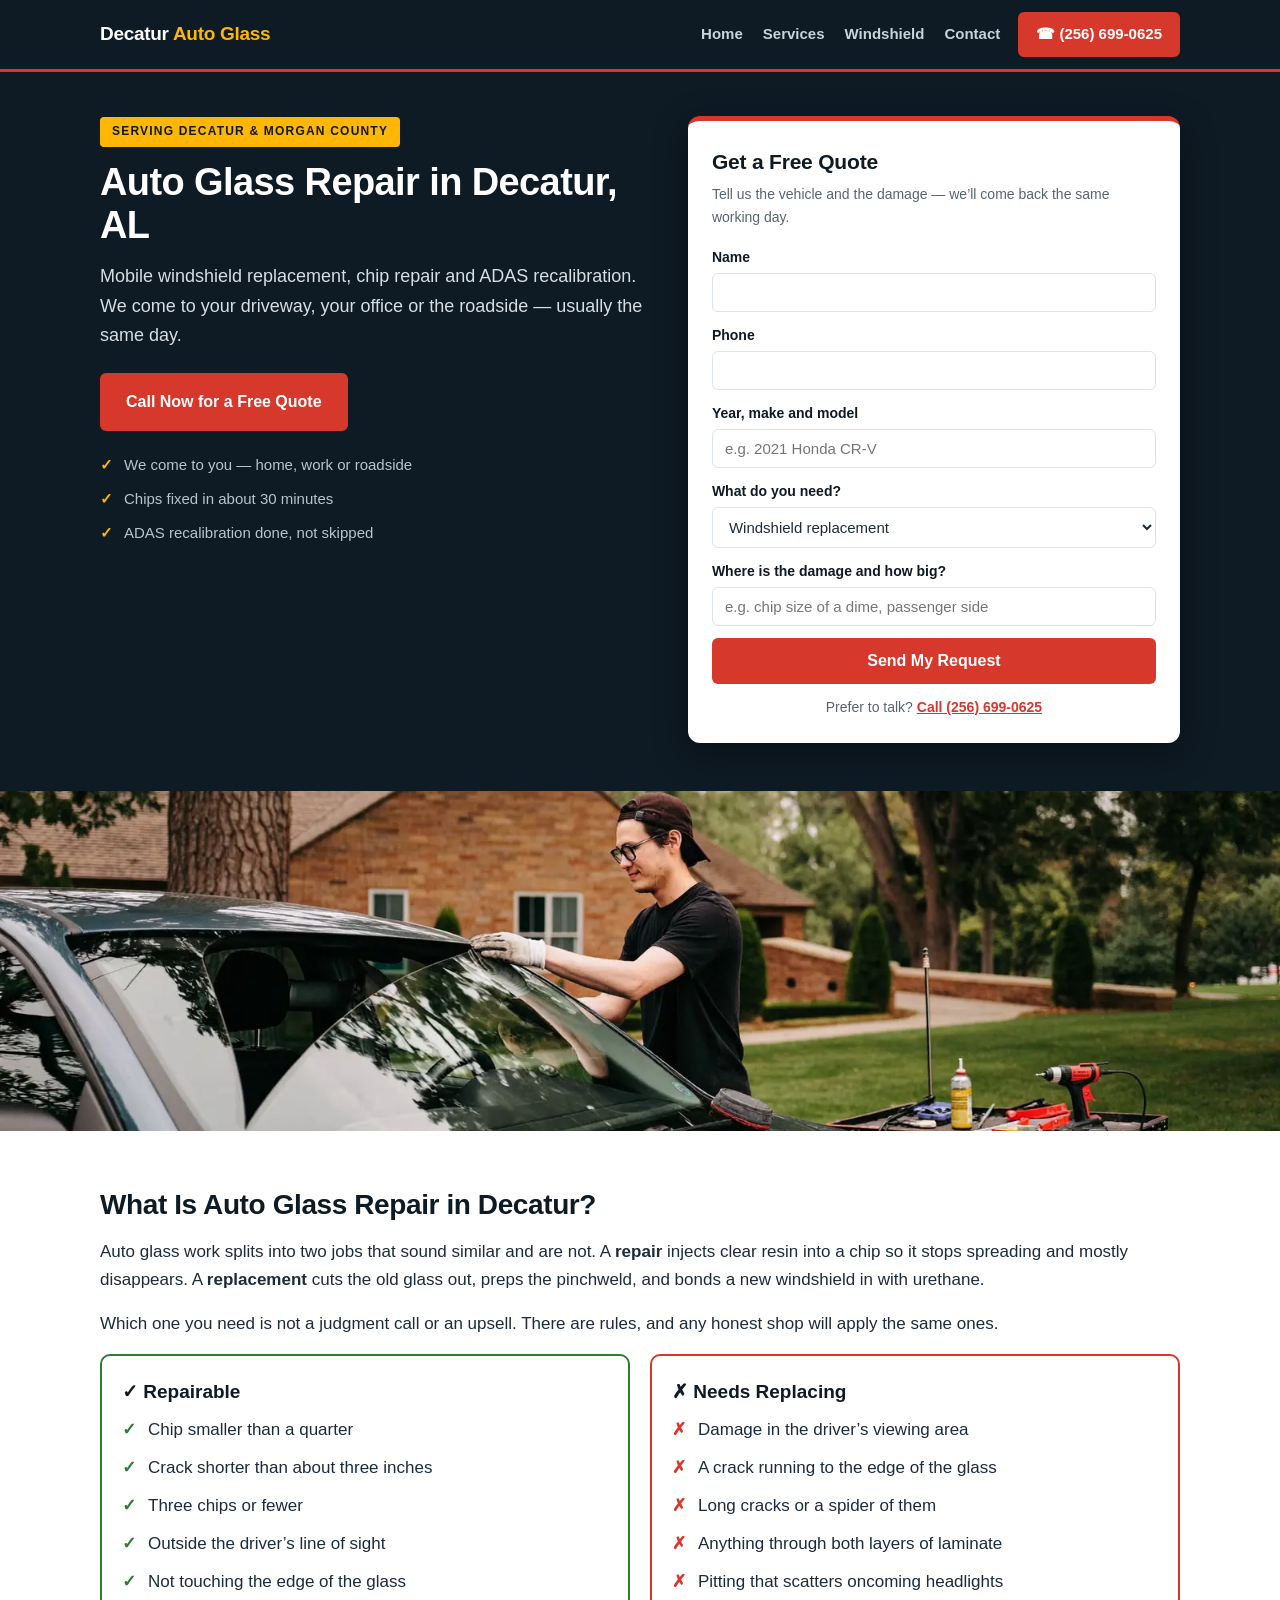
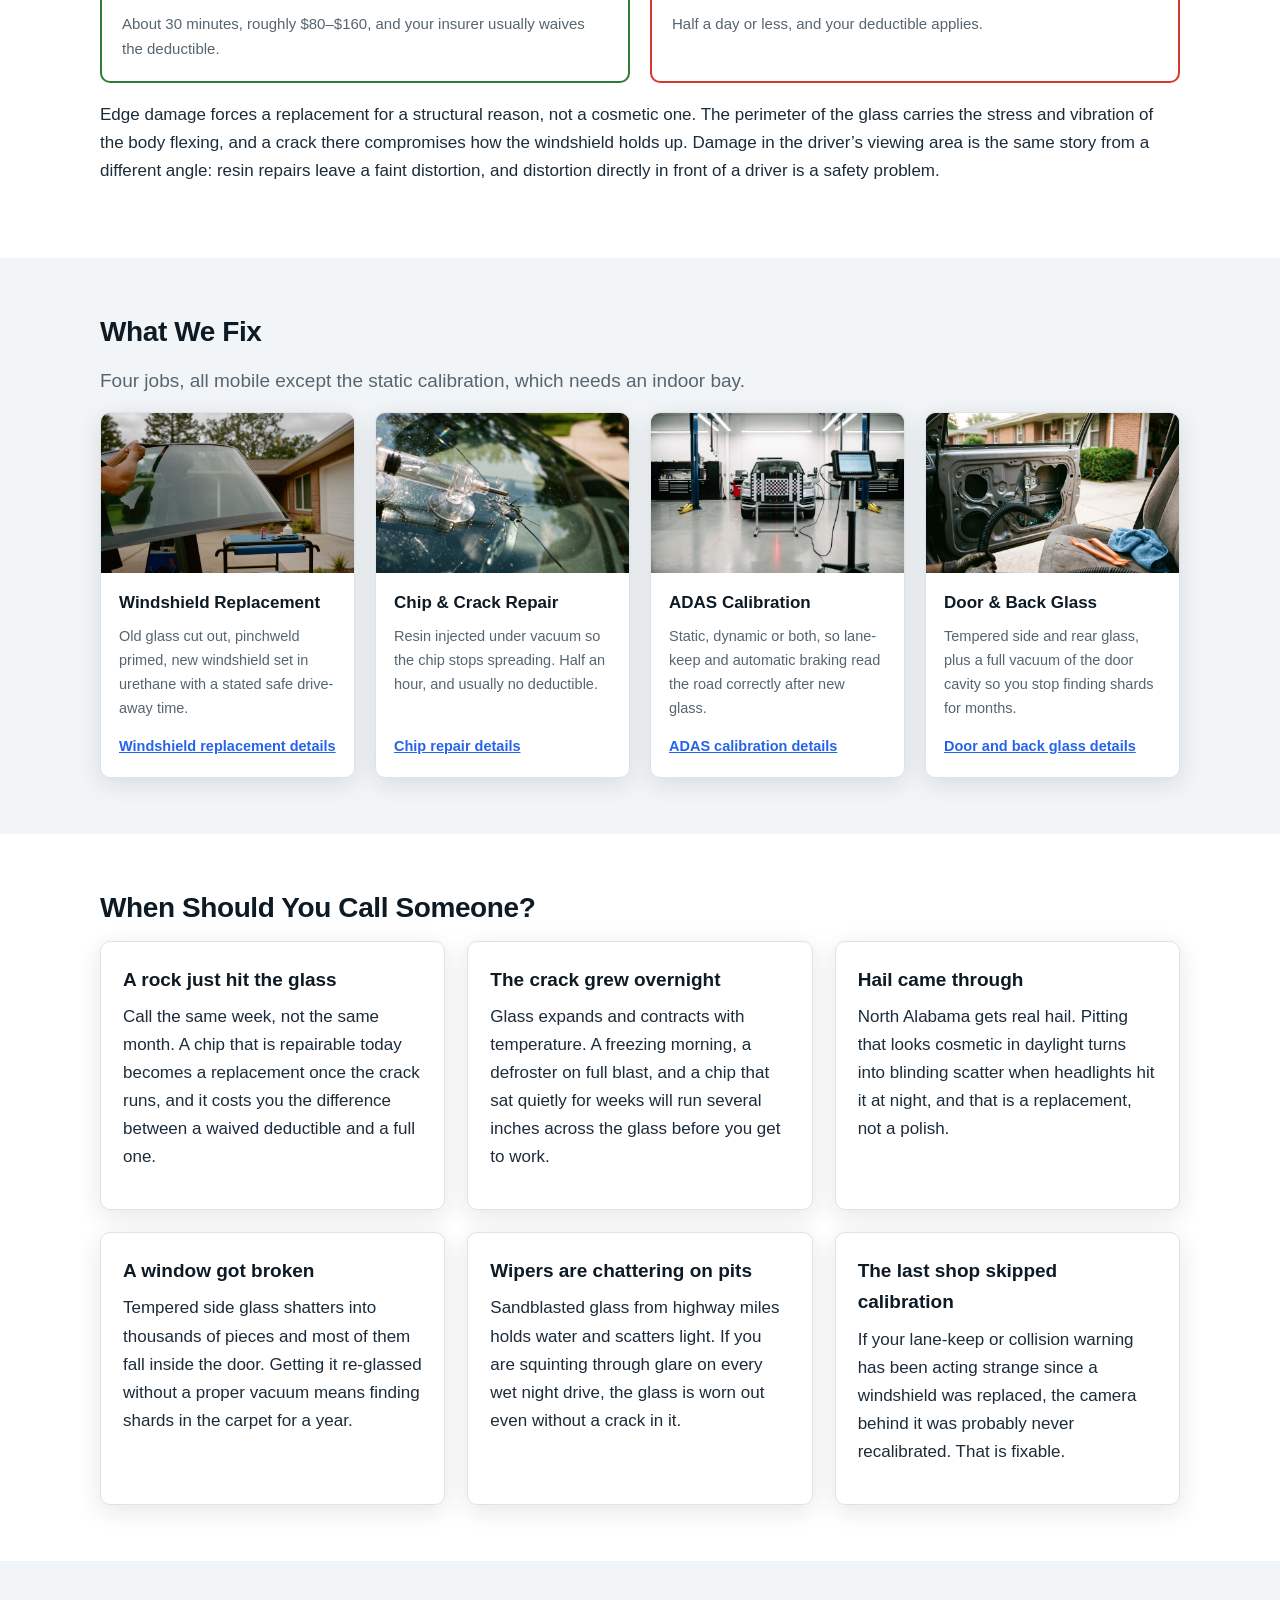
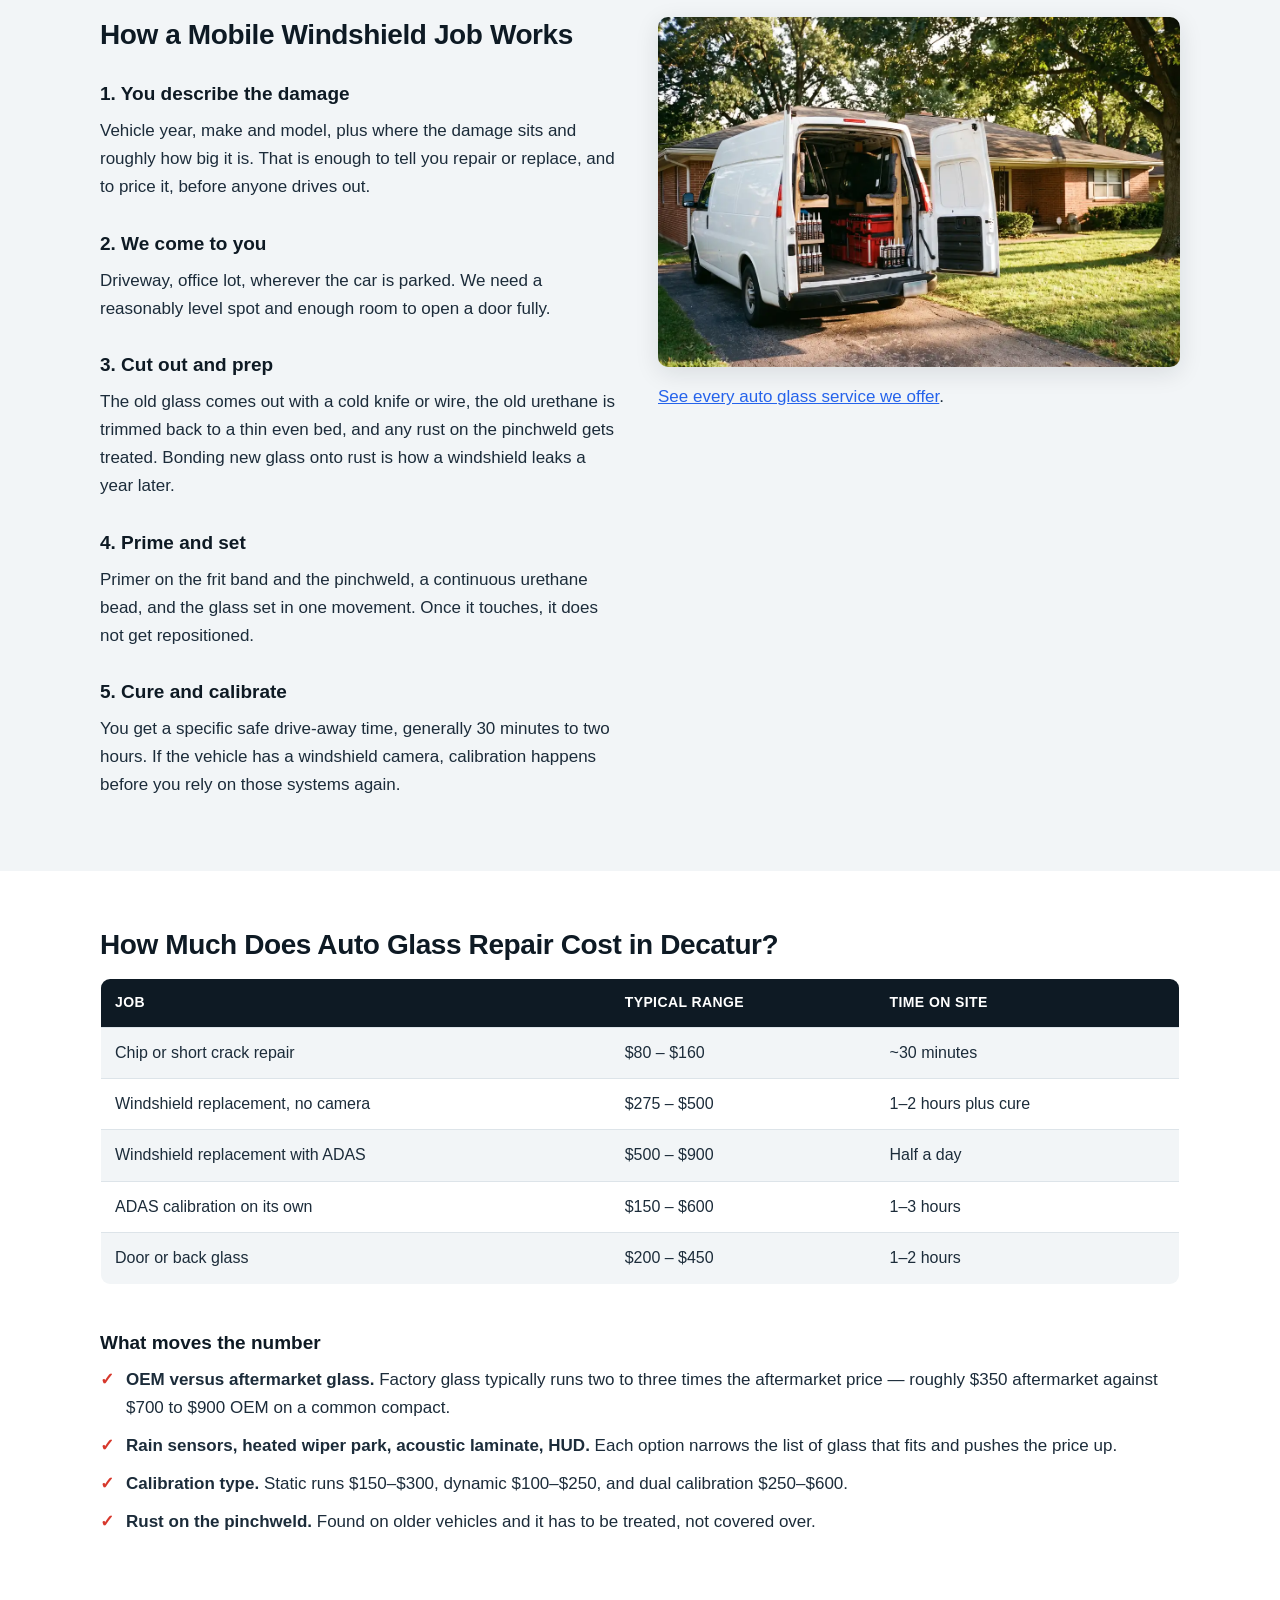
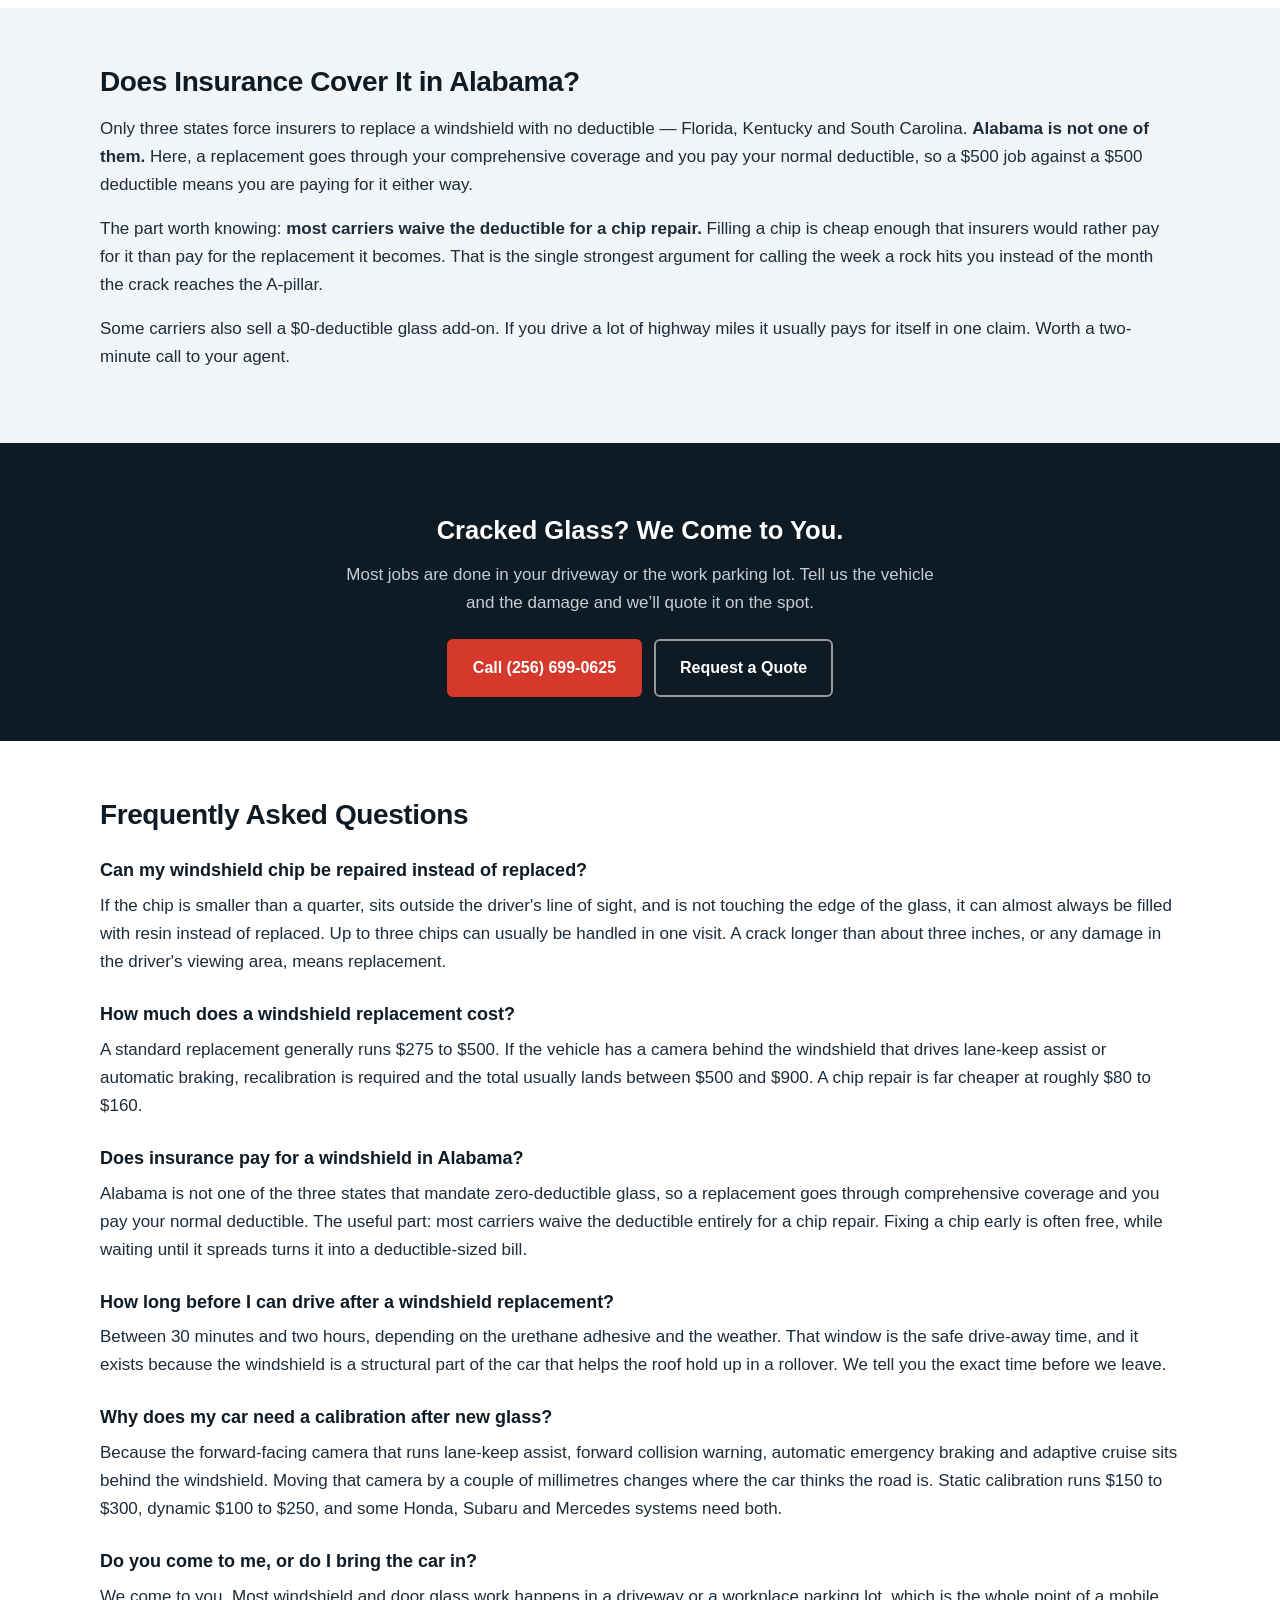
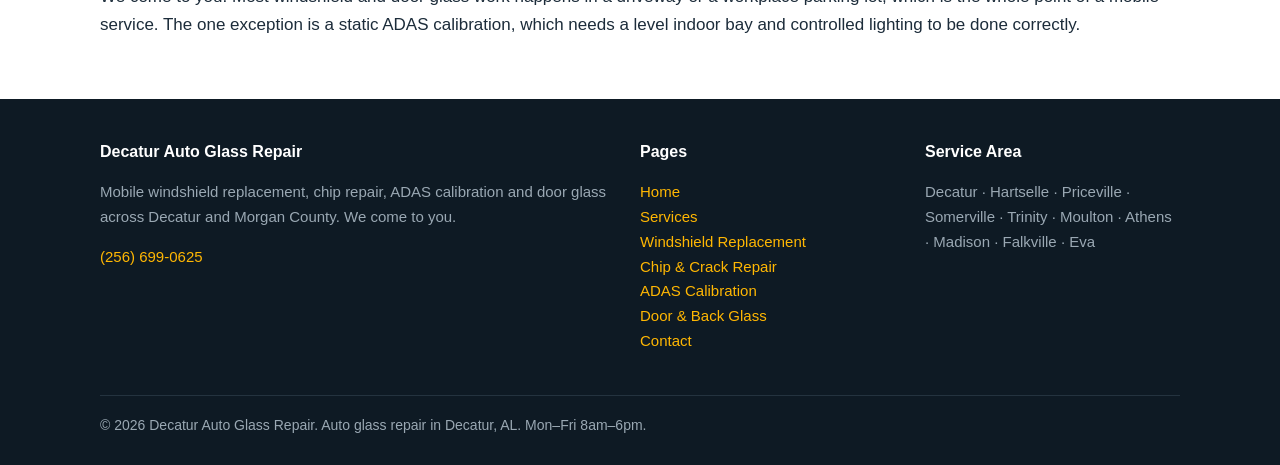
==== index.html @ 7c1ac6b7 "Initial site build — Auto Glass Repair, Decatur AL Built to the 2026-08-31 standing rules from the o" ====
<!DOCTYPE html>
<html lang="en">
<head>
<meta charset="utf-8">
<meta name="viewport" content="width=device-width, initial-scale=1">
<title>Auto Glass Repair in Decatur, AL | Mobile Service</title>
<meta name="description" content="Mobile auto glass repair in Decatur, AL. Windshield replacement, chip repair and ADAS calibration at your home or office. Free quote: (256) 699-0625.">
<link rel="canonical" href="https://www.decaturautoglassrepair.com/">
<link rel="stylesheet" href="styles.css">
</head>
<body>

<!-- NAV -->
<nav class="nav">
  <div class="nav-inner">
    <a class="brand" href="/">Decatur <span>Auto Glass</span></a>
    <div class="nav-links">
      <a href="/">Home</a>
      <a href="services.html">Services</a>
      <a href="windshield-replacement-decatur.html">Windshield</a>
      <a href="contact.html">Contact</a>
    </div>
    <a class="nav-cta" href="tel:+12566990625">&#9742; (256) 699-0625</a>
  </div>
</nav>

<header class="hero">
  <div class="wrap hero-grid">
    <div class="hero-copy">
      <span class="eyebrow">Serving Decatur &amp; Morgan County</span>
      <h1>Auto Glass Repair in Decatur, AL</h1>
      <p class="hero-sub">Mobile windshield replacement, chip repair and ADAS recalibration. We come to your driveway, your office or the roadside &mdash; usually the same day.</p>
      <a class="btn" href="tel:+12566990625">Call Now for a Free Quote</a>
      <ul class="hero-points">
        <li>We come to you &mdash; home, work or roadside</li>
        <li>Chips fixed in about 30 minutes</li>
        <li>ADAS recalibration done, not skipped</li>
      </ul>
    </div>
    <div class="hero-form">
      <h2>Get a Free Quote</h2>
      <p class="form-note">Tell us the vehicle and the damage &mdash; we&rsquo;ll come back the same working day.</p>
      <form action="https://formspree.io/f/mzebyjeb" method="POST">
        <input type="hidden" name="_subject" value="New Lead &mdash; Auto Glass Repair in Decatur">
        <label for="hf-name">Name</label>
        <input type="text" id="hf-name" name="name" required>
        <label for="hf-phone">Phone</label>
        <input type="tel" id="hf-phone" name="phone" required>
        <label for="hf-vehicle">Year, make and model</label>
        <input type="text" id="hf-vehicle" name="vehicle" placeholder="e.g. 2021 Honda CR-V" required>
        <label for="hf-service">What do you need?</label>
        <select id="hf-service" name="service">
          <option>Windshield replacement</option>
          <option>Chip or crack repair</option>
          <option>ADAS calibration</option>
          <option>Door or back glass</option>
          <option>Not sure &mdash; need advice</option>
        </select>
        <label for="hf-damage">Where is the damage and how big?</label>
        <input type="text" id="hf-damage" name="damage" placeholder="e.g. chip size of a dime, passenger side">
        <input type="text" name="_gotcha" style="display:none" tabindex="-1">
        <button type="submit">Send My Request</button>
      </form>
      <p class="form-alt">Prefer to talk? <a href="tel:+12566990625">Call (256) 699-0625</a></p>
    </div>
  </div>
</header>

<section class="hero-band">
  <img src="auto-glass-technician-decatur.webp" alt="Mobile technician setting a new windshield into a sedan" width="1600" height="900">
</section>

<!-- WHAT IS IT -->
<section class="section">
  <div class="wrap">
    <h2>What Is Auto Glass Repair in Decatur?</h2>
    <p>Auto glass work splits into two jobs that sound similar and are not. A <strong>repair</strong> injects clear resin into a chip so it stops spreading and mostly disappears. A <strong>replacement</strong> cuts the old glass out, preps the pinchweld, and bonds a new windshield in with urethane.</p>
    <p>Which one you need is not a judgment call or an upsell. There are rules, and any honest shop will apply the same ones.</p>

    <div class="verdict">
      <div class="ok">
        <h3>&#10003; Repairable</h3>
        <ul class="checks">
          <li>Chip smaller than a quarter</li>
          <li>Crack shorter than about three inches</li>
          <li>Three chips or fewer</li>
          <li>Outside the driver&rsquo;s line of sight</li>
          <li>Not touching the edge of the glass</li>
        </ul>
        <p style="margin:0;font-size:15px;color:var(--muted);">About 30 minutes, roughly $80&ndash;$160, and your insurer usually waives the deductible.</p>
      </div>
      <div class="no">
        <h3>&#10007; Needs Replacing</h3>
        <ul class="checks">
          <li>Damage in the driver&rsquo;s viewing area</li>
          <li>A crack running to the edge of the glass</li>
          <li>Long cracks or a spider of them</li>
          <li>Anything through both layers of laminate</li>
          <li>Pitting that scatters oncoming headlights</li>
        </ul>
        <p style="margin:0;font-size:15px;color:var(--muted);">Half a day or less, and your deductible applies.</p>
      </div>
    </div>

    <p>Edge damage forces a replacement for a structural reason, not a cosmetic one. The perimeter of the glass carries the stress and vibration of the body flexing, and a crack there compromises how the windshield holds up. Damage in the driver&rsquo;s viewing area is the same story from a different angle: resin repairs leave a faint distortion, and distortion directly in front of a driver is a safety problem.</p>
  </div>
</section>

<!-- SERVICES GRID -->
<section class="section alt">
  <div class="wrap">
    <h2>What We Fix</h2>
    <p class="lead">Four jobs, all mobile except the static calibration, which needs an indoor bay.</p>
    <div class="svc-grid">
      <div class="svc-card">
        <img src="windshield-replacement-decatur.webp" alt="Technician cutting out an old windshield" width="1600" height="1067" loading="lazy">
        <div class="svc-body">
          <h3>Windshield Replacement</h3>
          <p>Old glass cut out, pinchweld primed, new windshield set in urethane with a stated safe drive-away time.</p>
          <a class="svc-link" href="windshield-replacement-decatur.html">Windshield replacement details</a>
        </div>
      </div>
      <div class="svc-card">
        <img src="windshield-chip-repair-decatur.webp" alt="Resin injector bridge over a star-break chip" width="1500" height="1006" loading="lazy">
        <div class="svc-body">
          <h3>Chip &amp; Crack Repair</h3>
          <p>Resin injected under vacuum so the chip stops spreading. Half an hour, and usually no deductible.</p>
          <a class="svc-link" href="windshield-chip-repair-decatur.html">Chip repair details</a>
        </div>
      </div>
      <div class="svc-card">
        <img src="adas-calibration-decatur.webp" alt="Static ADAS calibration target board set up in front of an SUV" width="1500" height="1006" loading="lazy">
        <div class="svc-body">
          <h3>ADAS Calibration</h3>
          <p>Static, dynamic or both, so lane-keep and automatic braking read the road correctly after new glass.</p>
          <a class="svc-link" href="adas-calibration-decatur.html">ADAS calibration details</a>
        </div>
      </div>
      <div class="svc-card">
        <img src="car-window-replacement-decatur.webp" alt="Technician fitting a new door glass into a car" width="1600" height="1067" loading="lazy">
        <div class="svc-body">
          <h3>Door &amp; Back Glass</h3>
          <p>Tempered side and rear glass, plus a full vacuum of the door cavity so you stop finding shards for months.</p>
          <a class="svc-link" href="car-window-replacement-decatur.html">Door and back glass details</a>
        </div>
      </div>
    </div>
  </div>
</section>

<!-- WHEN -->
<section class="section">
  <div class="wrap">
    <h2>When Should You Call Someone?</h2>
    <div class="grid3">
      <div class="card">
        <h3>A rock just hit the glass</h3>
        <p>Call the same week, not the same month. A chip that is repairable today becomes a replacement once the crack runs, and it costs you the difference between a waived deductible and a full one.</p>
      </div>
      <div class="card">
        <h3>The crack grew overnight</h3>
        <p>Glass expands and contracts with temperature. A freezing morning, a defroster on full blast, and a chip that sat quietly for weeks will run several inches across the glass before you get to work.</p>
      </div>
      <div class="card">
        <h3>Hail came through</h3>
        <p>North Alabama gets real hail. Pitting that looks cosmetic in daylight turns into blinding scatter when headlights hit it at night, and that is a replacement, not a polish.</p>
      </div>
      <div class="card">
        <h3>A window got broken</h3>
        <p>Tempered side glass shatters into thousands of pieces and most of them fall inside the door. Getting it re-glassed without a proper vacuum means finding shards in the carpet for a year.</p>
      </div>
      <div class="card">
        <h3>Wipers are chattering on pits</h3>
        <p>Sandblasted glass from highway miles holds water and scatters light. If you are squinting through glare on every wet night drive, the glass is worn out even without a crack in it.</p>
      </div>
      <div class="card">
        <h3>The last shop skipped calibration</h3>
        <p>If your lane-keep or collision warning has been acting strange since a windshield was replaced, the camera behind it was probably never recalibrated. That is fixable.</p>
      </div>
    </div>
  </div>
</section>

<!-- HOW IT WORKS -->
<section class="section alt">
  <div class="wrap grid2">
    <div>
      <h2>How a Mobile Windshield Job Works</h2>
      <h3>1. You describe the damage</h3>
      <p>Vehicle year, make and model, plus where the damage sits and roughly how big it is. That is enough to tell you repair or replace, and to price it, before anyone drives out.</p>
      <h3>2. We come to you</h3>
      <p>Driveway, office lot, wherever the car is parked. We need a reasonably level spot and enough room to open a door fully.</p>
      <h3>3. Cut out and prep</h3>
      <p>The old glass comes out with a cold knife or wire, the old urethane is trimmed back to a thin even bed, and any rust on the pinchweld gets treated. Bonding new glass onto rust is how a windshield leaks a year later.</p>
      <h3>4. Prime and set</h3>
      <p>Primer on the frit band and the pinchweld, a continuous urethane bead, and the glass set in one movement. Once it touches, it does not get repositioned.</p>
      <h3>5. Cure and calibrate</h3>
      <p>You get a specific safe drive-away time, generally 30 minutes to two hours. If the vehicle has a windshield camera, calibration happens before you rely on those systems again.</p>
    </div>
    <div>
      <div class="figure"><img src="mobile-auto-glass-van-decatur.webp" alt="Mobile service van with windshield racks and urethane loaded" width="1500" height="1006" loading="lazy"></div>
      <p style="margin-top:16px;"><a href="services.html" style="color: #2563eb; text-decoration: underline;">See every auto glass service we offer</a>.</p>
    </div>
  </div>
</section>

<!-- COST -->
<section class="section">
  <div class="wrap">
    <h2>How Much Does Auto Glass Repair Cost in Decatur?</h2>
    <div class="table-scroll">
      <table class="price">
        <tr><th>Job</th><th>Typical range</th><th>Time on site</th></tr>
        <tr><td>Chip or short crack repair</td><td>$80 &ndash; $160</td><td>~30 minutes</td></tr>
        <tr><td>Windshield replacement, no camera</td><td>$275 &ndash; $500</td><td>1&ndash;2 hours plus cure</td></tr>
        <tr><td>Windshield replacement with ADAS</td><td>$500 &ndash; $900</td><td>Half a day</td></tr>
        <tr><td>ADAS calibration on its own</td><td>$150 &ndash; $600</td><td>1&ndash;3 hours</td></tr>
        <tr><td>Door or back glass</td><td>$200 &ndash; $450</td><td>1&ndash;2 hours</td></tr>
      </table>
    </div>
    <h3>What moves the number</h3>
    <ul class="checks">
      <li><strong>OEM versus aftermarket glass.</strong> Factory glass typically runs two to three times the aftermarket price &mdash; roughly $350 aftermarket against $700 to $900 OEM on a common compact.</li>
      <li><strong>Rain sensors, heated wiper park, acoustic laminate, HUD.</strong> Each option narrows the list of glass that fits and pushes the price up.</li>
      <li><strong>Calibration type.</strong> Static runs $150&ndash;$300, dynamic $100&ndash;$250, and dual calibration $250&ndash;$600.</li>
      <li><strong>Rust on the pinchweld.</strong> Found on older vehicles and it has to be treated, not covered over.</li>
    </ul>
  </div>
</section>

<!-- INSURANCE -->
<section class="section alt">
  <div class="wrap">
    <h2>Does Insurance Cover It in Alabama?</h2>
    <p>Only three states force insurers to replace a windshield with no deductible &mdash; Florida, Kentucky and South Carolina. <strong>Alabama is not one of them.</strong> Here, a replacement goes through your comprehensive coverage and you pay your normal deductible, so a $500 job against a $500 deductible means you are paying for it either way.</p>
    <p>The part worth knowing: <strong>most carriers waive the deductible for a chip repair.</strong> Filling a chip is cheap enough that insurers would rather pay for it than pay for the replacement it becomes. That is the single strongest argument for calling the week a rock hits you instead of the month the crack reaches the A-pillar.</p>
    <p>Some carriers also sell a $0-deductible glass add-on. If you drive a lot of highway miles it usually pays for itself in one claim. Worth a two-minute call to your agent.</p>
  </div>
</section>

<section class="band">
  <div class="wrap">
    <h2>Cracked Glass? We Come to You.</h2>
    <p>Most jobs are done in your driveway or the work parking lot. Tell us the vehicle and the damage and we&rsquo;ll quote it on the spot.</p>
    <div class="btn-row" style="justify-content:center">
      <a class="btn" href="tel:+12566990625">Call (256) 699-0625</a>
      <a class="btn btn-ghost" href="contact.html">Request a Quote</a>
    </div>
  </div>
</section>

<!-- FAQ -->
<section class="section faq">
  <div class="wrap">
<h2>Frequently Asked Questions</h2>
<h3>Can my windshield chip be repaired instead of replaced?</h3>
<p>If the chip is smaller than a quarter, sits outside the driver's line of sight, and is not touching the edge of the glass, it can almost always be filled with resin instead of replaced. Up to three chips can usually be handled in one visit. A crack longer than about three inches, or any damage in the driver's viewing area, means replacement.</p>
<h3>How much does a windshield replacement cost?</h3>
<p>A standard replacement generally runs $275 to $500. If the vehicle has a camera behind the windshield that drives lane-keep assist or automatic braking, recalibration is required and the total usually lands between $500 and $900. A chip repair is far cheaper at roughly $80 to $160.</p>
<h3>Does insurance pay for a windshield in Alabama?</h3>
<p>Alabama is not one of the three states that mandate zero-deductible glass, so a replacement goes through comprehensive coverage and you pay your normal deductible. The useful part: most carriers waive the deductible entirely for a chip repair. Fixing a chip early is often free, while waiting until it spreads turns it into a deductible-sized bill.</p>
<h3>How long before I can drive after a windshield replacement?</h3>
<p>Between 30 minutes and two hours, depending on the urethane adhesive and the weather. That window is the safe drive-away time, and it exists because the windshield is a structural part of the car that helps the roof hold up in a rollover. We tell you the exact time before we leave.</p>
<h3>Why does my car need a calibration after new glass?</h3>
<p>Because the forward-facing camera that runs lane-keep assist, forward collision warning, automatic emergency braking and adaptive cruise sits behind the windshield. Moving that camera by a couple of millimetres changes where the car thinks the road is. Static calibration runs $150 to $300, dynamic $100 to $250, and some Honda, Subaru and Mercedes systems need both.</p>
<h3>Do you come to me, or do I bring the car in?</h3>
<p>We come to you. Most windshield and door glass work happens in a driveway or a workplace parking lot, which is the whole point of a mobile service. The one exception is a static ADAS calibration, which needs a level indoor bay and controlled lighting to be done correctly.</p>
  </div>
</section>

<!-- FOOTER -->
<footer class="footer">
  <div class="wrap">
    <div class="foot-grid">
      <div>
        <h4>Decatur Auto Glass Repair</h4>
        <p>Mobile windshield replacement, chip repair, ADAS calibration and door glass across Decatur and Morgan County. We come to you.</p>
        <p><a href="tel:+12566990625">(256) 699-0625</a></p>
      </div>
      <div>
        <h4>Pages</h4>
        <p><a href="/">Home</a><br>
        <a href="services.html">Services</a><br>
        <a href="windshield-replacement-decatur.html">Windshield Replacement</a><br>
        <a href="windshield-chip-repair-decatur.html">Chip &amp; Crack Repair</a><br>
        <a href="adas-calibration-decatur.html">ADAS Calibration</a><br>
        <a href="car-window-replacement-decatur.html">Door &amp; Back Glass</a><br>
        <a href="contact.html">Contact</a></p>
      </div>
      <div>
        <h4>Service Area</h4>
        <p>Decatur &middot; Hartselle &middot; Priceville &middot; Somerville &middot; Trinity &middot; Moulton &middot; Athens &middot; Madison &middot; Falkville &middot; Eva</p>
      </div>
    </div>
    <div class="foot-bottom">&copy; 2026 Decatur Auto Glass Repair. Auto glass repair in Decatur, AL. Mon&ndash;Fri 8am&ndash;6pm.</div>
  </div>
</footer>

<script type="application/ld+json">
{"@context": "https://schema.org", "@type": "AutoGlassShop", "name": "Decatur Auto Glass Repair", "telephone": "(256) 699-0625", "address": {"@type": "PostalAddress", "addressLocality": "Decatur", "addressRegion": "AL", "addressCountry": "US"}, "areaServed": "Decatur, AL", "description": "Mobile auto glass repair in Decatur, AL", "openingHours": "Mo-Fr 08:00-18:00"}
</script>
<script type="application/ld+json">
{"@context": "https://schema.org", "@type": "FAQPage", "mainEntity": [{"@type": "Question", "name": "Can my windshield chip be repaired instead of replaced?", "acceptedAnswer": {"@type": "Answer", "text": "If the chip is smaller than a quarter, sits outside the driver's line of sight, and is not touching the edge of the glass, it can almost always be filled with resin instead of replaced. Up to three chips can usually be handled in one visit. A crack longer than about three inches, or any damage in the driver's viewing area, means replacement."}}, {"@type": "Question", "name": "How much does a windshield replacement cost?", "acceptedAnswer": {"@type": "Answer", "text": "A standard replacement generally runs $275 to $500. If the vehicle has a camera behind the windshield that drives lane-keep assist or automatic braking, recalibration is required and the total usually lands between $500 and $900. A chip repair is far cheaper at roughly $80 to $160."}}, {"@type": "Question", "name": "Does insurance pay for a windshield in Alabama?", "acceptedAnswer": {"@type": "Answer", "text": "Alabama is not one of the three states that mandate zero-deductible glass, so a replacement goes through comprehensive coverage and you pay your normal deductible. The useful part: most carriers waive the deductible entirely for a chip repair. Fixing a chip early is often free, while waiting until it spreads turns it into a deductible-sized bill."}}, {"@type": "Question", "name": "How long before I can drive after a windshield replacement?", "acceptedAnswer": {"@type": "Answer", "text": "Between 30 minutes and two hours, depending on the urethane adhesive and the weather. That window is the safe drive-away time, and it exists because the windshield is a structural part of the car that helps the roof hold up in a rollover. We tell you the exact time before we leave."}}, {"@type": "Question", "name": "Why does my car need a calibration after new glass?", "acceptedAnswer": {"@type": "Answer", "text": "Because the forward-facing camera that runs lane-keep assist, forward collision warning, automatic emergency braking and adaptive cruise sits behind the windshield. Moving that camera by a couple of millimetres changes where the car thinks the road is. Static calibration runs $150 to $300, dynamic $100 to $250, and some Honda, Subaru and Mercedes systems need both."}}, {"@type": "Question", "name": "Do you come to me, or do I bring the car in?", "acceptedAnswer": {"@type": "Answer", "text": "We come to you. Most windshield and door glass work happens in a driveway or a workplace parking lot, which is the whole point of a mobile service. The one exception is a static ADAS calibration, which needs a level indoor bay and controlled lighting to be done correctly."}}]}
</script>
</body>
</html>
---- styles.css ----
:root{
  --ink:#0e1a24; --steel:#1c2c3a; --red:#d7382c; --red-dk:#b52c22;
  --amber:#ffb703; --light:#f2f5f7; --white:#fff; --muted:#56656f;
  --line:#dde4e9; --shadow:0 6px 24px rgba(14,26,36,.11);
}
*{box-sizing:border-box}
body{margin:0;font-family:-apple-system,BlinkMacSystemFont,"Segoe UI",Roboto,Helvetica,Arial,sans-serif;
  color:var(--steel);background:var(--white);line-height:1.65;font-size:17px;-webkit-font-smoothing:antialiased}
img{max-width:100%;height:auto;display:block}
a{color:var(--red)}
.wrap{max-width:1120px;margin:0 auto;padding:0 20px}

/* NAV */
.nav{position:sticky;top:0;z-index:50;background:var(--ink);border-bottom:3px solid var(--red)}
.nav-inner{max-width:1120px;margin:0 auto;padding:12px 20px;display:flex;align-items:center;gap:18px;flex-wrap:wrap}
.brand{color:var(--white);font-weight:800;font-size:19px;letter-spacing:-.3px;text-decoration:none;line-height:1.2}
.brand span{color:var(--amber)}
.nav-links{display:flex;gap:20px;margin-left:auto;flex-wrap:wrap}
.nav-links a{color:#c9d3da;text-decoration:none;font-size:15px;font-weight:600}
.nav-links a:hover{color:var(--amber)}
.nav-cta{background:var(--red);color:var(--white);text-decoration:none;font-weight:800;font-size:15px;
  padding:10px 18px;border-radius:6px;white-space:nowrap}
.nav-cta:hover{background:var(--red-dk)}

/* HERO + QUOTE FORM */
.hero{background:var(--ink);padding:44px 0 48px}
.hero-grid{display:grid;grid-template-columns:1.05fr .95fr;gap:44px;align-items:start}
.hero-copy h1{color:var(--white);font-size:38px;line-height:1.15;margin:0 0 14px;font-weight:800;letter-spacing:-.6px}
.hero-copy p.hero-sub{color:#d6dee4;font-size:18px;margin:0 0 22px}
.eyebrow{display:inline-block;background:var(--amber);color:var(--ink);font-weight:800;font-size:12px;
  letter-spacing:1.2px;text-transform:uppercase;padding:5px 12px;border-radius:4px;margin-bottom:14px}
.hero-points{list-style:none;padding:0;margin:22px 0 0}
.hero-points li{color:#b9c4cd;font-size:15px;padding-left:24px;position:relative;margin-bottom:9px}
.hero-points li:before{content:"\2713";position:absolute;left:0;color:var(--amber);font-weight:800}
.hero-form{background:var(--white);border-radius:12px;padding:24px;box-shadow:0 10px 34px rgba(0,0,0,.36);
  border-top:5px solid var(--red)}
.hero-form h2{font-size:21px;margin:0 0 4px;color:var(--ink);font-weight:800;letter-spacing:-.2px}
.hero-form .form-note{font-size:14px;color:var(--muted);margin:0 0 16px}
.hero-form label{font-size:14px;margin-bottom:4px}
.hero-form input,.hero-form select{margin-bottom:12px;padding:10px 12px;font-size:15px}
.hero-form button{width:100%;padding:14px 20px;font-size:16px}
.form-alt{text-align:center;font-size:14px;color:var(--muted);margin:12px 0 0}
.form-alt a{font-weight:700}
.hero-band{line-height:0;background:var(--ink)}
.hero-band img{width:100%;height:340px;object-fit:cover}

.btn{display:inline-block;background:var(--red);color:var(--white);text-decoration:none;font-weight:800;
  padding:14px 24px;border-radius:6px;font-size:16px;border:2px solid var(--red)}
.btn:hover{background:var(--red-dk);border-color:var(--red-dk)}
.btn-ghost{background:transparent;color:var(--white);border:2px solid rgba(255,255,255,.55)}

/* SECTIONS */
.section{padding:56px 0}
.section.alt{background:var(--light)}
.section h2{font-size:28px;line-height:1.25;margin:0 0 16px;color:var(--ink);font-weight:800;letter-spacing:-.4px}
.section h3{font-size:19px;margin:26px 0 8px;color:var(--ink);font-weight:700}
.section p{margin:0 0 16px}
.lead{font-size:19px;color:var(--muted)}
.grid2{display:grid;grid-template-columns:1fr 1fr;gap:36px;align-items:start}
.grid3{display:grid;grid-template-columns:repeat(3,1fr);gap:22px}
.card{background:var(--white);border:1px solid var(--line);border-radius:10px;padding:22px;box-shadow:var(--shadow)}
.card h3{margin-top:0}
.figure{border-radius:10px;overflow:hidden;box-shadow:var(--shadow)}
ul.checks{list-style:none;padding:0;margin:0 0 16px}
ul.checks li{padding-left:26px;position:relative;margin-bottom:10px}
ul.checks li:before{content:"\2713";position:absolute;left:0;color:var(--red);font-weight:800}

/* VERDICT BOX — repair vs replace */
.verdict{display:grid;grid-template-columns:1fr 1fr;gap:20px;margin:0 0 18px}
.verdict > div{border-radius:10px;padding:20px;border:2px solid var(--line);background:var(--white)}
.verdict .ok{border-color:#2e7d32}
.verdict .no{border-color:var(--red)}
.verdict h3{margin-top:0}

table.price{width:100%;border-collapse:collapse;margin:0 0 16px;background:var(--white);
  border:1px solid var(--line);border-radius:10px;overflow:hidden;font-size:16px}
table.price th{background:var(--ink);color:var(--white);text-align:left;padding:12px 14px;font-size:14px;
  letter-spacing:.4px;text-transform:uppercase}
table.price td{padding:12px 14px;border-top:1px solid var(--line)}
table.price tr:nth-child(even) td{background:var(--light)}
.table-scroll{overflow-x:auto}

.band{background:var(--ink);color:var(--white);padding:44px 0;text-align:center}
.band h2{color:var(--white);margin-bottom:10px}
.band p{color:#c4ced6;max-width:620px;margin:0 auto 22px}
.btn-row{display:flex;gap:12px;flex-wrap:wrap}

.faq h3{font-size:18px;margin:24px 0 6px;color:var(--ink)}
.faq p{margin:0 0 4px}

/* SERVICES GRID */
.svc-grid{display:grid;grid-template-columns:repeat(4,1fr);gap:20px}
.svc-card{background:var(--white);border:1px solid var(--line);border-radius:10px;overflow:hidden;
  box-shadow:var(--shadow);display:flex;flex-direction:column}
.svc-card img{width:100%;height:160px;object-fit:cover}
.svc-card .svc-body{padding:16px 18px 18px;display:flex;flex-direction:column;flex:1}
.svc-card h3{margin:0 0 8px;font-size:17px;color:var(--ink);font-weight:700}
.svc-card p{font-size:14.5px;color:var(--muted);margin:0 0 14px;flex:1}
.svc-card a.svc-link{font-weight:700;font-size:14.5px;color:#2563eb;text-decoration:underline}

/* FOOTER */
.footer{background:var(--ink);color:#9aa8b3;padding:40px 0 28px;font-size:15px}
.footer a{color:var(--amber);text-decoration:none}
.footer h4{color:var(--white);font-size:16px;margin:0 0 10px}
.foot-grid{display:grid;grid-template-columns:2fr 1fr 1fr;gap:30px;margin-bottom:26px}
.foot-bottom{border-top:1px solid #24333f;padding-top:18px;font-size:14px}

form label{display:block;font-weight:700;margin-bottom:6px;font-size:15px;color:var(--ink)}
form input,form select,form textarea{width:100%;padding:12px 14px;border:1px solid var(--line);
  border-radius:6px;font-size:16px;font-family:inherit;margin-bottom:16px;background:var(--white);color:var(--steel)}
form button{background:var(--red);color:var(--white);border:0;padding:14px 28px;border-radius:6px;
  font-size:17px;font-weight:800;cursor:pointer;font-family:inherit}
form button:hover{background:var(--red-dk)}

@media(max-width:980px){ .svc-grid{grid-template-columns:1fr 1fr} }
@media(max-width:860px){
  .grid2,.grid3,.foot-grid,.verdict,.hero-grid{grid-template-columns:1fr}
  .hero-grid{gap:30px}
  .hero-copy h1{font-size:29px}
  .hero-band img{height:220px}
  .svc-grid{grid-template-columns:1fr}
  .nav-links{order:3;margin-left:0;width:100%;gap:16px}
  .nav-cta{margin-left:auto}
  .section{padding:40px 0}
}

/* repair-vs-replace box: green ticks on the left, red crosses on the right */
.verdict .ok ul.checks li:before{content:"\2713";color:#2e7d32}
.verdict .no ul.checks li:before{content:"\2717";color:var(--red)}
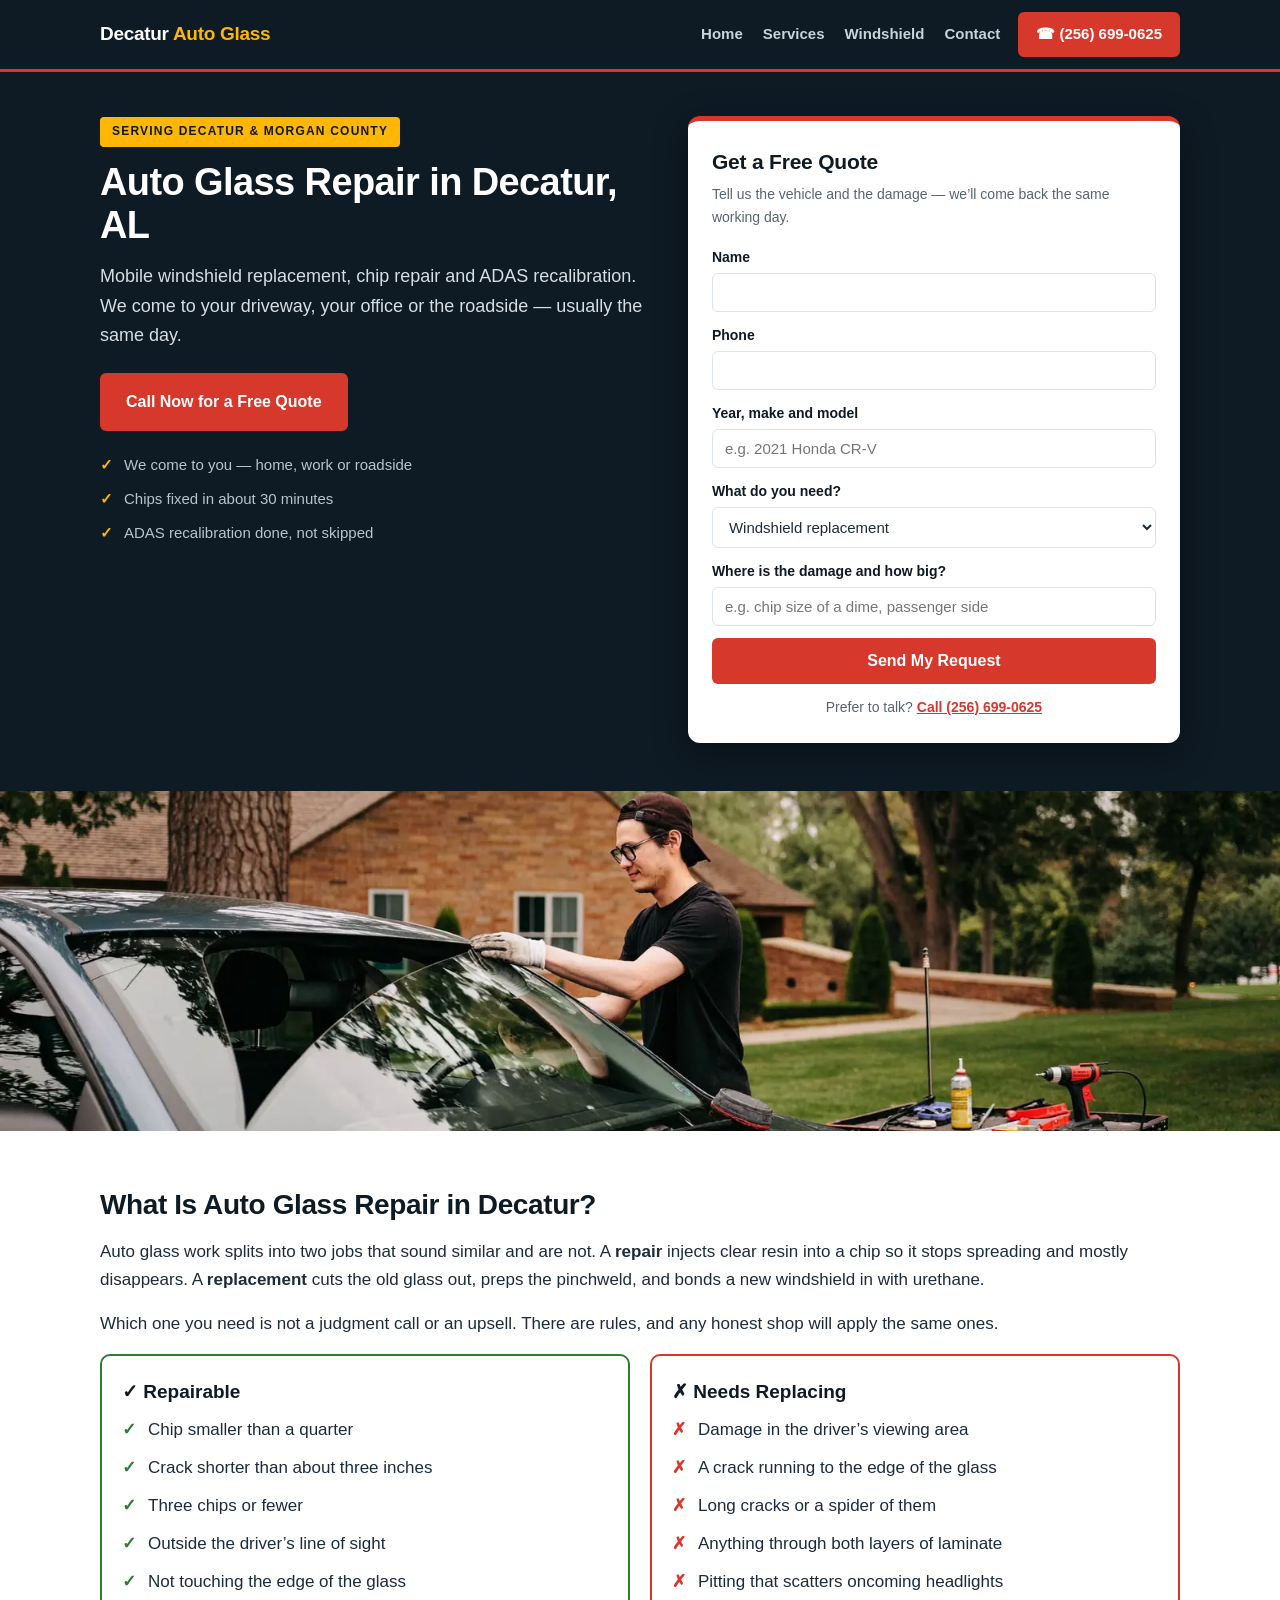
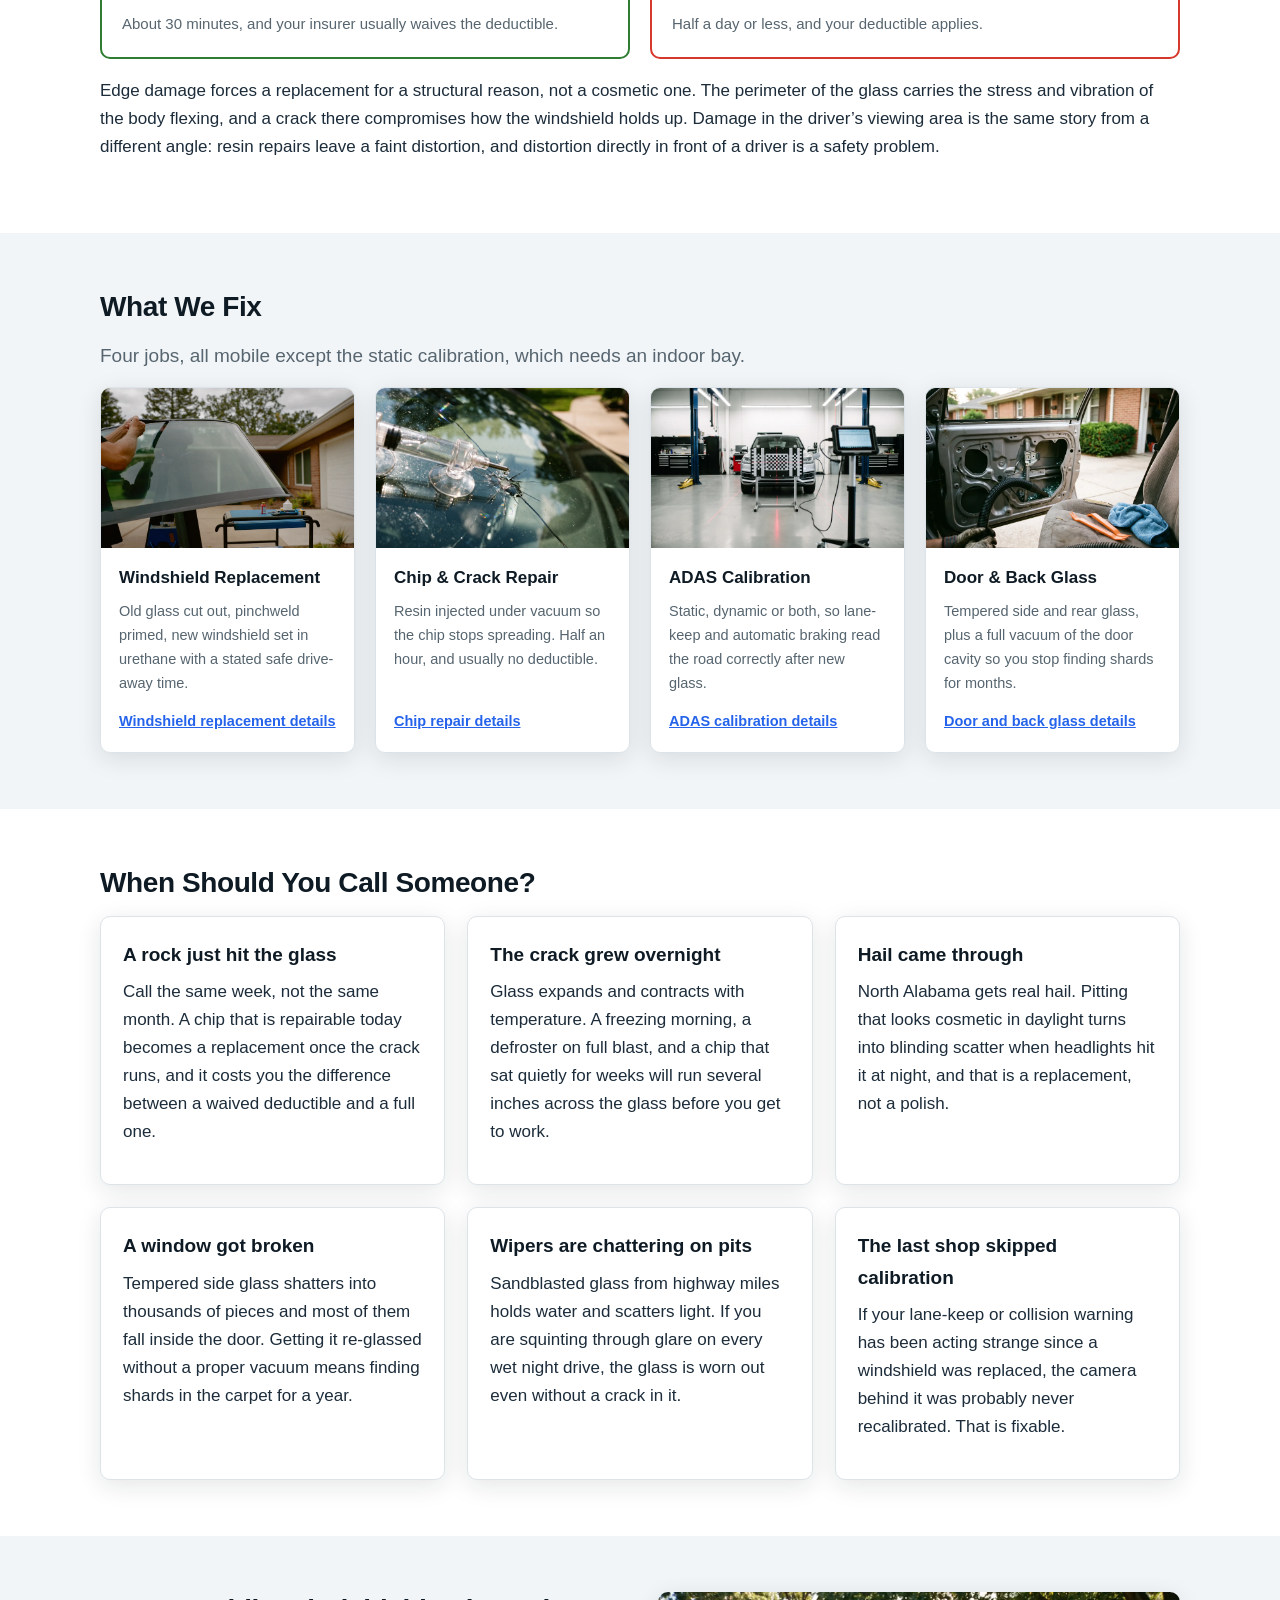
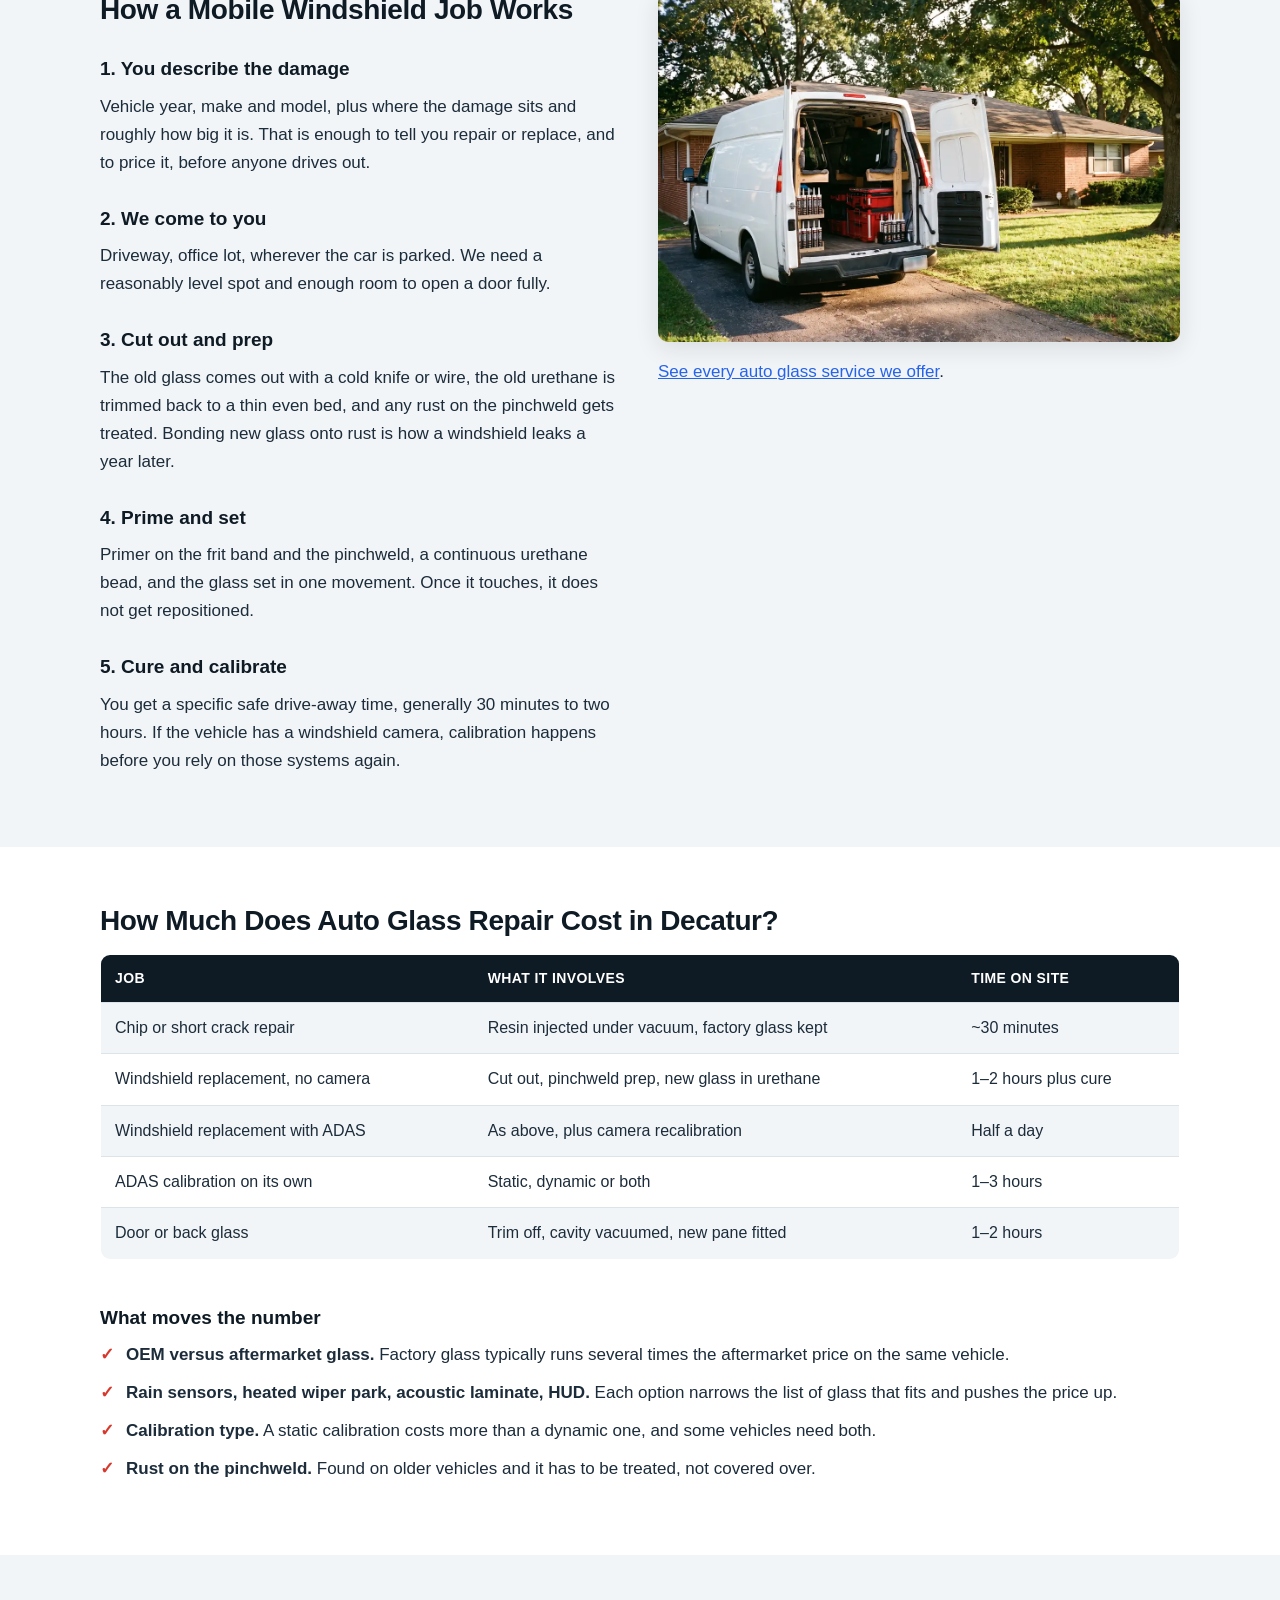
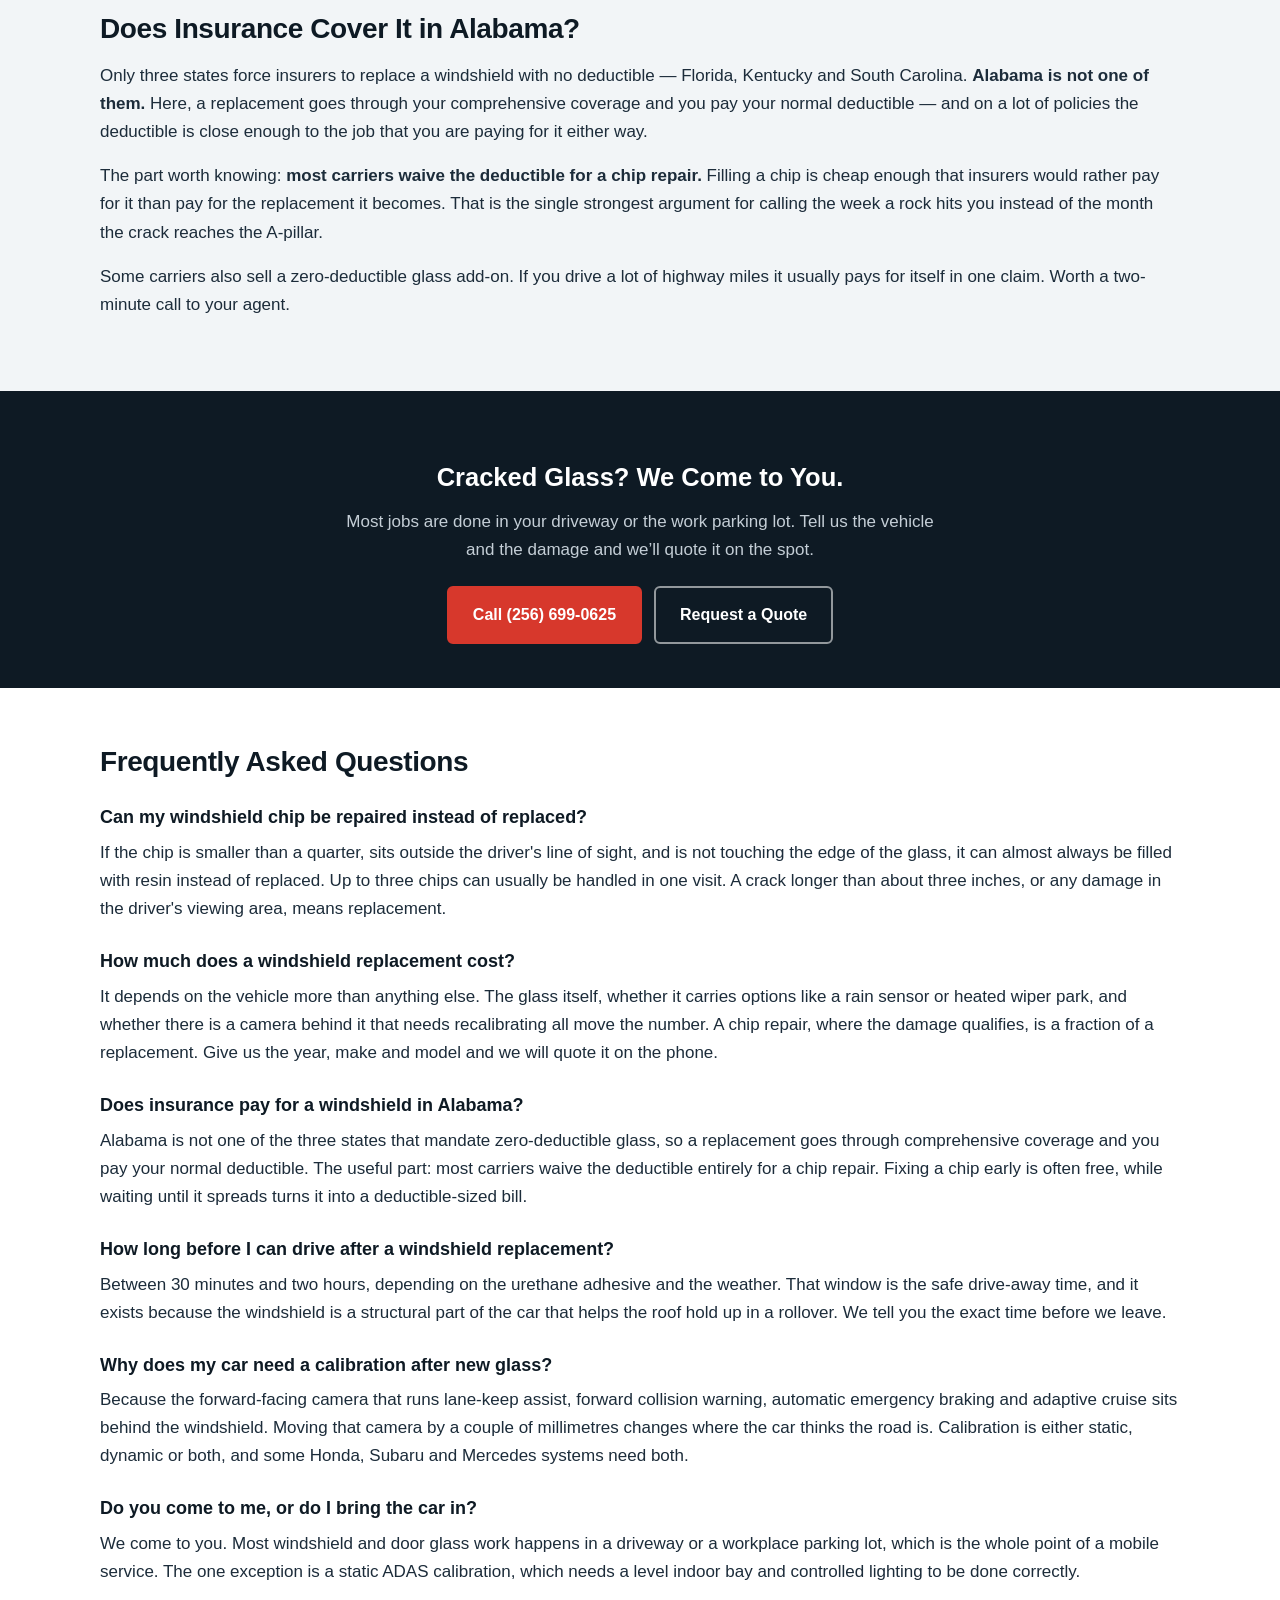
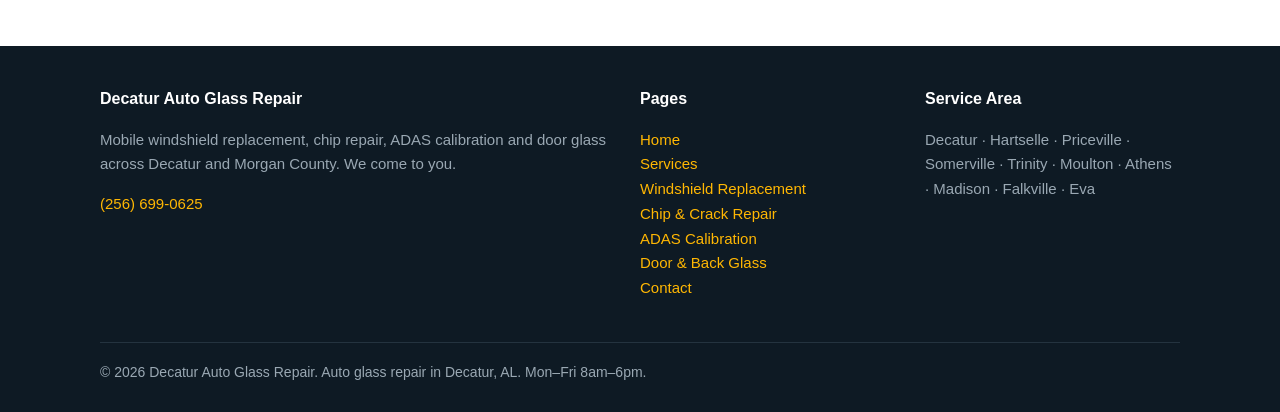
==== commit 7d358000: "Remove pricing from all pages Every dollar figure and price table removed sitewide at Rick's request" ====
--- a/index.html
+++ b/index.html
@@ -87,7 +87,7 @@
           <li>Outside the driver&rsquo;s line of sight</li>
           <li>Not touching the edge of the glass</li>
         </ul>
-        <p style="margin:0;font-size:15px;color:var(--muted);">About 30 minutes, roughly $80&ndash;$160, and your insurer usually waives the deductible.</p>
+        <p style="margin:0;font-size:15px;color:var(--muted);">About 30 minutes, and your insurer usually waives the deductible.</p>
       </div>
       <div class="no">
         <h3>&#10007; Needs Replacing</h3>
@@ -210,19 +210,19 @@
     <h2>How Much Does Auto Glass Repair Cost in Decatur?</h2>
     <div class="table-scroll">
       <table class="price">
-        <tr><th>Job</th><th>Typical range</th><th>Time on site</th></tr>
-        <tr><td>Chip or short crack repair</td><td>$80 &ndash; $160</td><td>~30 minutes</td></tr>
-        <tr><td>Windshield replacement, no camera</td><td>$275 &ndash; $500</td><td>1&ndash;2 hours plus cure</td></tr>
-        <tr><td>Windshield replacement with ADAS</td><td>$500 &ndash; $900</td><td>Half a day</td></tr>
-        <tr><td>ADAS calibration on its own</td><td>$150 &ndash; $600</td><td>1&ndash;3 hours</td></tr>
-        <tr><td>Door or back glass</td><td>$200 &ndash; $450</td><td>1&ndash;2 hours</td></tr>
+        <tr><th>Job</th><th>What it involves</th><th>Time on site</th></tr>
+        <tr><td>Chip or short crack repair</td><td>Resin injected under vacuum, factory glass kept</td><td>~30 minutes</td></tr>
+        <tr><td>Windshield replacement, no camera</td><td>Cut out, pinchweld prep, new glass in urethane</td><td>1&ndash;2 hours plus cure</td></tr>
+        <tr><td>Windshield replacement with ADAS</td><td>As above, plus camera recalibration</td><td>Half a day</td></tr>
+        <tr><td>ADAS calibration on its own</td><td>Static, dynamic or both</td><td>1&ndash;3 hours</td></tr>
+        <tr><td>Door or back glass</td><td>Trim off, cavity vacuumed, new pane fitted</td><td>1&ndash;2 hours</td></tr>
       </table>
     </div>
     <h3>What moves the number</h3>
     <ul class="checks">
-      <li><strong>OEM versus aftermarket glass.</strong> Factory glass typically runs two to three times the aftermarket price &mdash; roughly $350 aftermarket against $700 to $900 OEM on a common compact.</li>
+      <li><strong>OEM versus aftermarket glass.</strong> Factory glass typically runs several times the aftermarket price on the same vehicle.</li>
       <li><strong>Rain sensors, heated wiper park, acoustic laminate, HUD.</strong> Each option narrows the list of glass that fits and pushes the price up.</li>
-      <li><strong>Calibration type.</strong> Static runs $150&ndash;$300, dynamic $100&ndash;$250, and dual calibration $250&ndash;$600.</li>
+      <li><strong>Calibration type.</strong> A static calibration costs more than a dynamic one, and some vehicles need both.</li>
       <li><strong>Rust on the pinchweld.</strong> Found on older vehicles and it has to be treated, not covered over.</li>
     </ul>
   </div>
@@ -232,9 +232,9 @@
 <section class="section alt">
   <div class="wrap">
     <h2>Does Insurance Cover It in Alabama?</h2>
-    <p>Only three states force insurers to replace a windshield with no deductible &mdash; Florida, Kentucky and South Carolina. <strong>Alabama is not one of them.</strong> Here, a replacement goes through your comprehensive coverage and you pay your normal deductible, so a $500 job against a $500 deductible means you are paying for it either way.</p>
+    <p>Only three states force insurers to replace a windshield with no deductible &mdash; Florida, Kentucky and South Carolina. <strong>Alabama is not one of them.</strong> Here, a replacement goes through your comprehensive coverage and you pay your normal deductible &mdash; and on a lot of policies the deductible is close enough to the job that you are paying for it either way.</p>
     <p>The part worth knowing: <strong>most carriers waive the deductible for a chip repair.</strong> Filling a chip is cheap enough that insurers would rather pay for it than pay for the replacement it becomes. That is the single strongest argument for calling the week a rock hits you instead of the month the crack reaches the A-pillar.</p>
-    <p>Some carriers also sell a $0-deductible glass add-on. If you drive a lot of highway miles it usually pays for itself in one claim. Worth a two-minute call to your agent.</p>
+    <p>Some carriers also sell a zero-deductible glass add-on. If you drive a lot of highway miles it usually pays for itself in one claim. Worth a two-minute call to your agent.</p>
   </div>
 </section>
 
@@ -256,13 +256,13 @@
 <h3>Can my windshield chip be repaired instead of replaced?</h3>
 <p>If the chip is smaller than a quarter, sits outside the driver's line of sight, and is not touching the edge of the glass, it can almost always be filled with resin instead of replaced. Up to three chips can usually be handled in one visit. A crack longer than about three inches, or any damage in the driver's viewing area, means replacement.</p>
 <h3>How much does a windshield replacement cost?</h3>
-<p>A standard replacement generally runs $275 to $500. If the vehicle has a camera behind the windshield that drives lane-keep assist or automatic braking, recalibration is required and the total usually lands between $500 and $900. A chip repair is far cheaper at roughly $80 to $160.</p>
+<p>It depends on the vehicle more than anything else. The glass itself, whether it carries options like a rain sensor or heated wiper park, and whether there is a camera behind it that needs recalibrating all move the number. A chip repair, where the damage qualifies, is a fraction of a replacement. Give us the year, make and model and we will quote it on the phone.</p>
 <h3>Does insurance pay for a windshield in Alabama?</h3>
 <p>Alabama is not one of the three states that mandate zero-deductible glass, so a replacement goes through comprehensive coverage and you pay your normal deductible. The useful part: most carriers waive the deductible entirely for a chip repair. Fixing a chip early is often free, while waiting until it spreads turns it into a deductible-sized bill.</p>
 <h3>How long before I can drive after a windshield replacement?</h3>
 <p>Between 30 minutes and two hours, depending on the urethane adhesive and the weather. That window is the safe drive-away time, and it exists because the windshield is a structural part of the car that helps the roof hold up in a rollover. We tell you the exact time before we leave.</p>
 <h3>Why does my car need a calibration after new glass?</h3>
-<p>Because the forward-facing camera that runs lane-keep assist, forward collision warning, automatic emergency braking and adaptive cruise sits behind the windshield. Moving that camera by a couple of millimetres changes where the car thinks the road is. Static calibration runs $150 to $300, dynamic $100 to $250, and some Honda, Subaru and Mercedes systems need both.</p>
+<p>Because the forward-facing camera that runs lane-keep assist, forward collision warning, automatic emergency braking and adaptive cruise sits behind the windshield. Moving that camera by a couple of millimetres changes where the car thinks the road is. Calibration is either static, dynamic or both, and some Honda, Subaru and Mercedes systems need both.</p>
 <h3>Do you come to me, or do I bring the car in?</h3>
 <p>We come to you. Most windshield and door glass work happens in a driveway or a workplace parking lot, which is the whole point of a mobile service. The one exception is a static ADAS calibration, which needs a level indoor bay and controlled lighting to be done correctly.</p>
   </div>
@@ -300,7 +300,7 @@
 {"@context": "https://schema.org", "@type": "AutoGlassShop", "name": "Decatur Auto Glass Repair", "telephone": "(256) 699-0625", "address": {"@type": "PostalAddress", "addressLocality": "Decatur", "addressRegion": "AL", "addressCountry": "US"}, "areaServed": "Decatur, AL", "description": "Mobile auto glass repair in Decatur, AL", "openingHours": "Mo-Fr 08:00-18:00"}
 </script>
 <script type="application/ld+json">
-{"@context": "https://schema.org", "@type": "FAQPage", "mainEntity": [{"@type": "Question", "name": "Can my windshield chip be repaired instead of replaced?", "acceptedAnswer": {"@type": "Answer", "text": "If the chip is smaller than a quarter, sits outside the driver's line of sight, and is not touching the edge of the glass, it can almost always be filled with resin instead of replaced. Up to three chips can usually be handled in one visit. A crack longer than about three inches, or any damage in the driver's viewing area, means replacement."}}, {"@type": "Question", "name": "How much does a windshield replacement cost?", "acceptedAnswer": {"@type": "Answer", "text": "A standard replacement generally runs $275 to $500. If the vehicle has a camera behind the windshield that drives lane-keep assist or automatic braking, recalibration is required and the total usually lands between $500 and $900. A chip repair is far cheaper at roughly $80 to $160."}}, {"@type": "Question", "name": "Does insurance pay for a windshield in Alabama?", "acceptedAnswer": {"@type": "Answer", "text": "Alabama is not one of the three states that mandate zero-deductible glass, so a replacement goes through comprehensive coverage and you pay your normal deductible. The useful part: most carriers waive the deductible entirely for a chip repair. Fixing a chip early is often free, while waiting until it spreads turns it into a deductible-sized bill."}}, {"@type": "Question", "name": "How long before I can drive after a windshield replacement?", "acceptedAnswer": {"@type": "Answer", "text": "Between 30 minutes and two hours, depending on the urethane adhesive and the weather. That window is the safe drive-away time, and it exists because the windshield is a structural part of the car that helps the roof hold up in a rollover. We tell you the exact time before we leave."}}, {"@type": "Question", "name": "Why does my car need a calibration after new glass?", "acceptedAnswer": {"@type": "Answer", "text": "Because the forward-facing camera that runs lane-keep assist, forward collision warning, automatic emergency braking and adaptive cruise sits behind the windshield. Moving that camera by a couple of millimetres changes where the car thinks the road is. Static calibration runs $150 to $300, dynamic $100 to $250, and some Honda, Subaru and Mercedes systems need both."}}, {"@type": "Question", "name": "Do you come to me, or do I bring the car in?", "acceptedAnswer": {"@type": "Answer", "text": "We come to you. Most windshield and door glass work happens in a driveway or a workplace parking lot, which is the whole point of a mobile service. The one exception is a static ADAS calibration, which needs a level indoor bay and controlled lighting to be done correctly."}}]}
+{"@context": "https://schema.org", "@type": "FAQPage", "mainEntity": [{"@type": "Question", "name": "Can my windshield chip be repaired instead of replaced?", "acceptedAnswer": {"@type": "Answer", "text": "If the chip is smaller than a quarter, sits outside the driver's line of sight, and is not touching the edge of the glass, it can almost always be filled with resin instead of replaced. Up to three chips can usually be handled in one visit. A crack longer than about three inches, or any damage in the driver's viewing area, means replacement."}}, {"@type": "Question", "name": "How much does a windshield replacement cost?", "acceptedAnswer": {"@type": "Answer", "text": "It depends on the vehicle more than anything else. The glass itself, whether it carries options like a rain sensor or heated wiper park, and whether there is a camera behind it that needs recalibrating all move the number. A chip repair, where the damage qualifies, is a fraction of a replacement. Give us the year, make and model and we will quote it on the phone."}}, {"@type": "Question", "name": "Does insurance pay for a windshield in Alabama?", "acceptedAnswer": {"@type": "Answer", "text": "Alabama is not one of the three states that mandate zero-deductible glass, so a replacement goes through comprehensive coverage and you pay your normal deductible. The useful part: most carriers waive the deductible entirely for a chip repair. Fixing a chip early is often free, while waiting until it spreads turns it into a deductible-sized bill."}}, {"@type": "Question", "name": "How long before I can drive after a windshield replacement?", "acceptedAnswer": {"@type": "Answer", "text": "Between 30 minutes and two hours, depending on the urethane adhesive and the weather. That window is the safe drive-away time, and it exists because the windshield is a structural part of the car that helps the roof hold up in a rollover. We tell you the exact time before we leave."}}, {"@type": "Question", "name": "Why does my car need a calibration after new glass?", "acceptedAnswer": {"@type": "Answer", "text": "Because the forward-facing camera that runs lane-keep assist, forward collision warning, automatic emergency braking and adaptive cruise sits behind the windshield. Moving that camera by a couple of millimetres changes where the car thinks the road is. Calibration is either static, dynamic or both, and some Honda, Subaru and Mercedes systems need both."}}, {"@type": "Question", "name": "Do you come to me, or do I bring the car in?", "acceptedAnswer": {"@type": "Answer", "text": "We come to you. Most windshield and door glass work happens in a driveway or a workplace parking lot, which is the whole point of a mobile service. The one exception is a static ADAS calibration, which needs a level indoor bay and controlled lighting to be done correctly."}}]}
 </script>
 </body>
 </html>
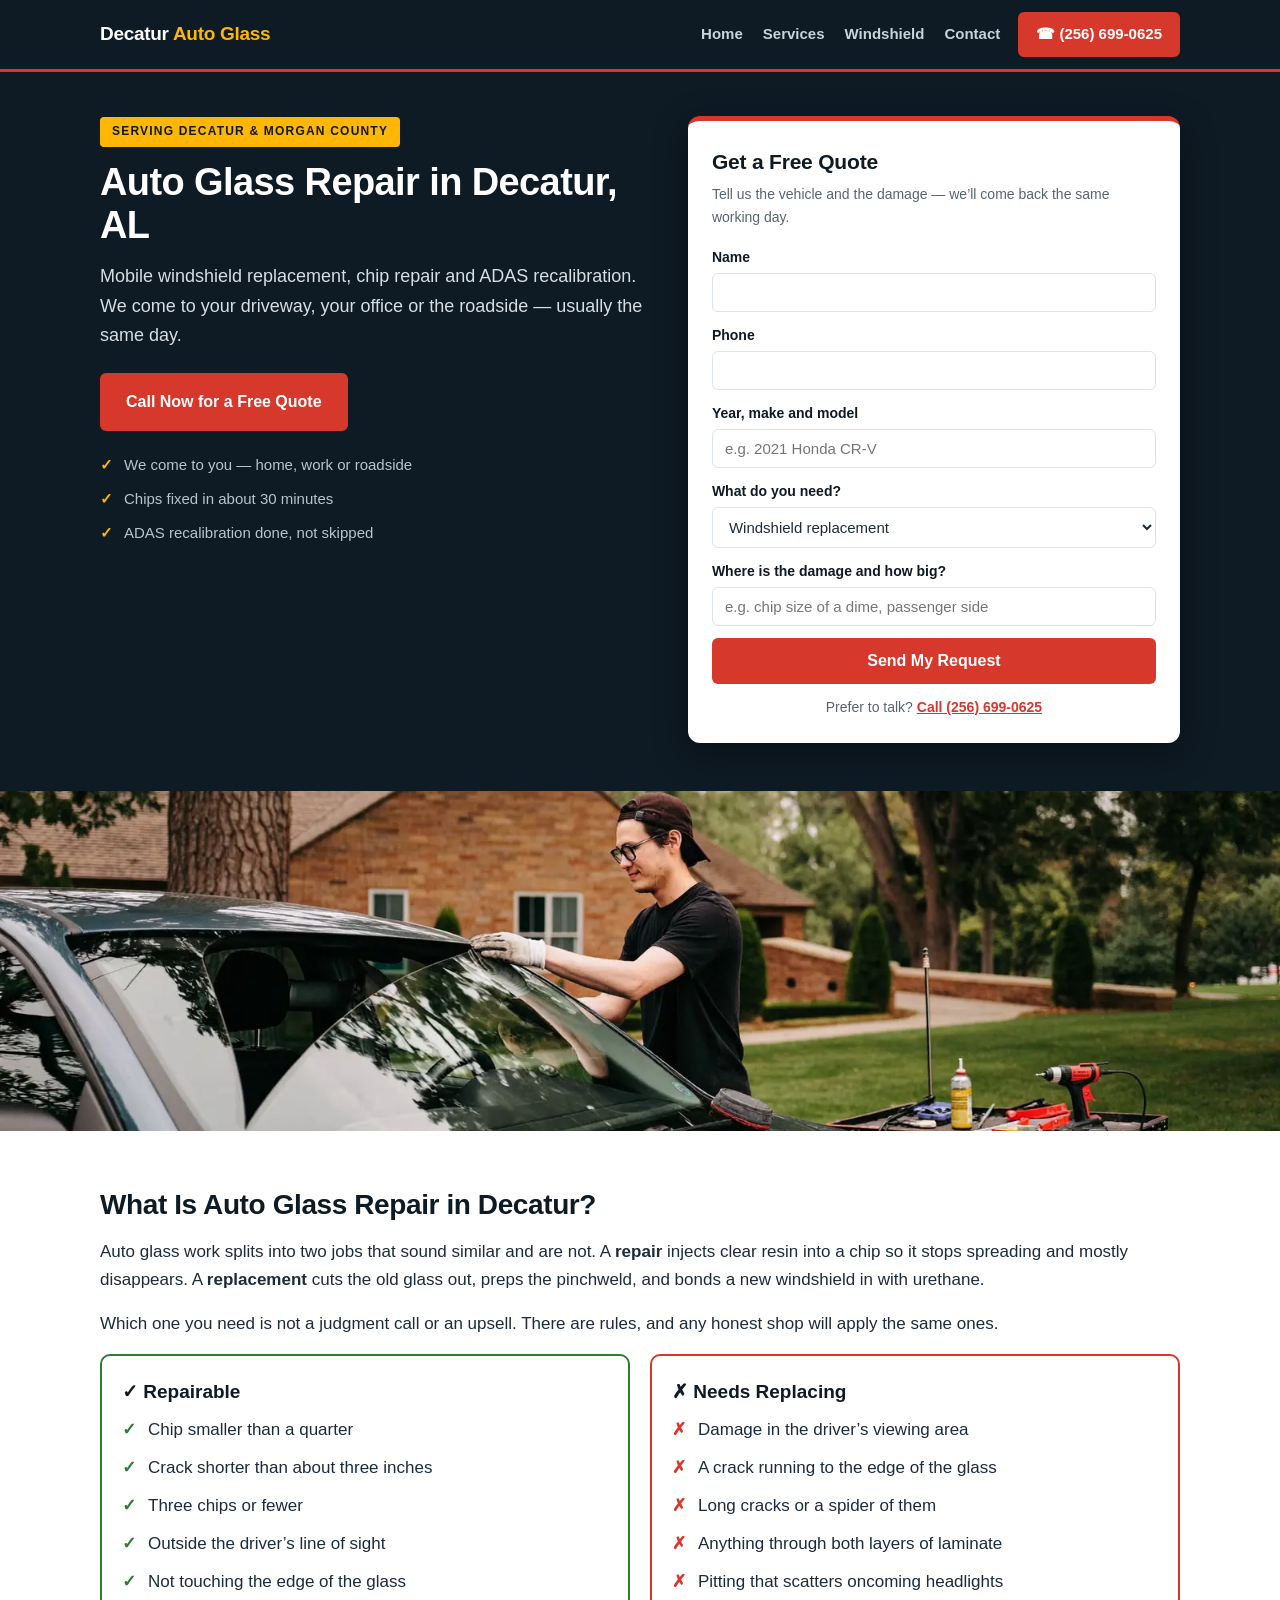
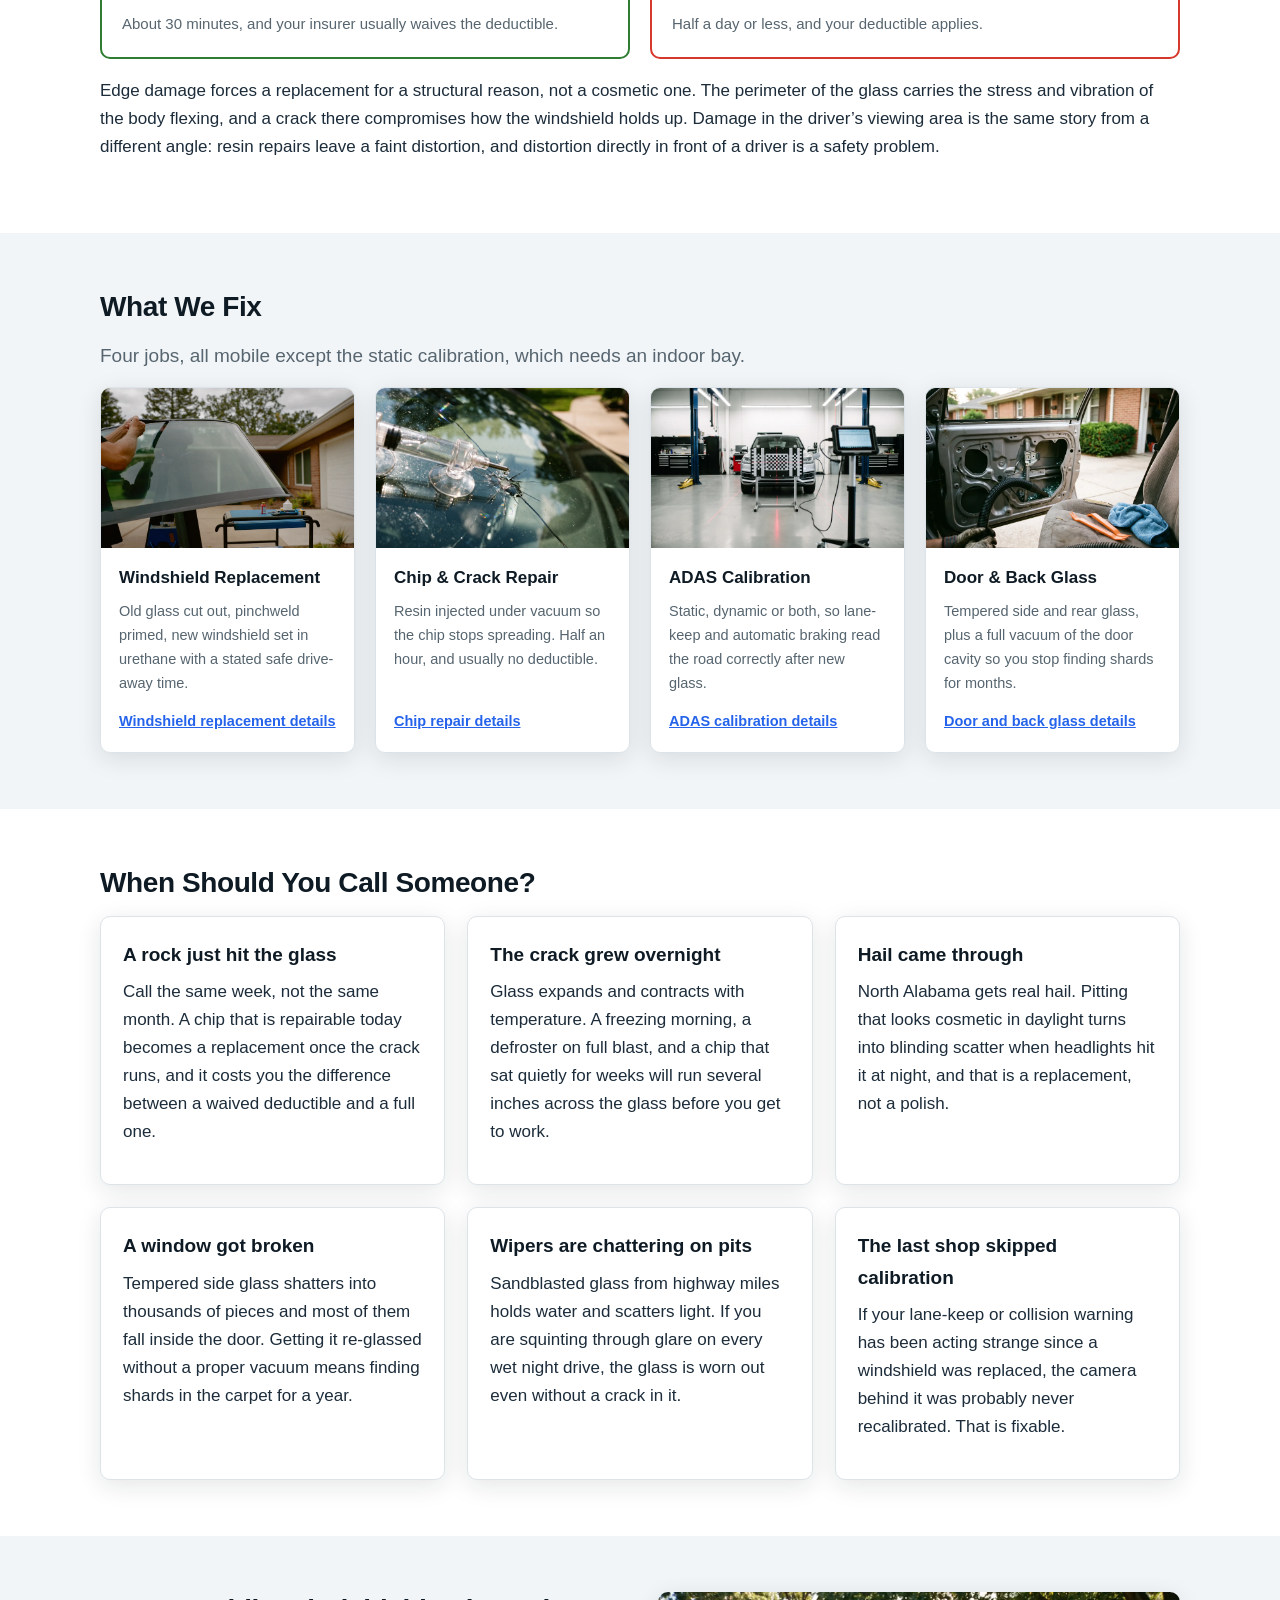
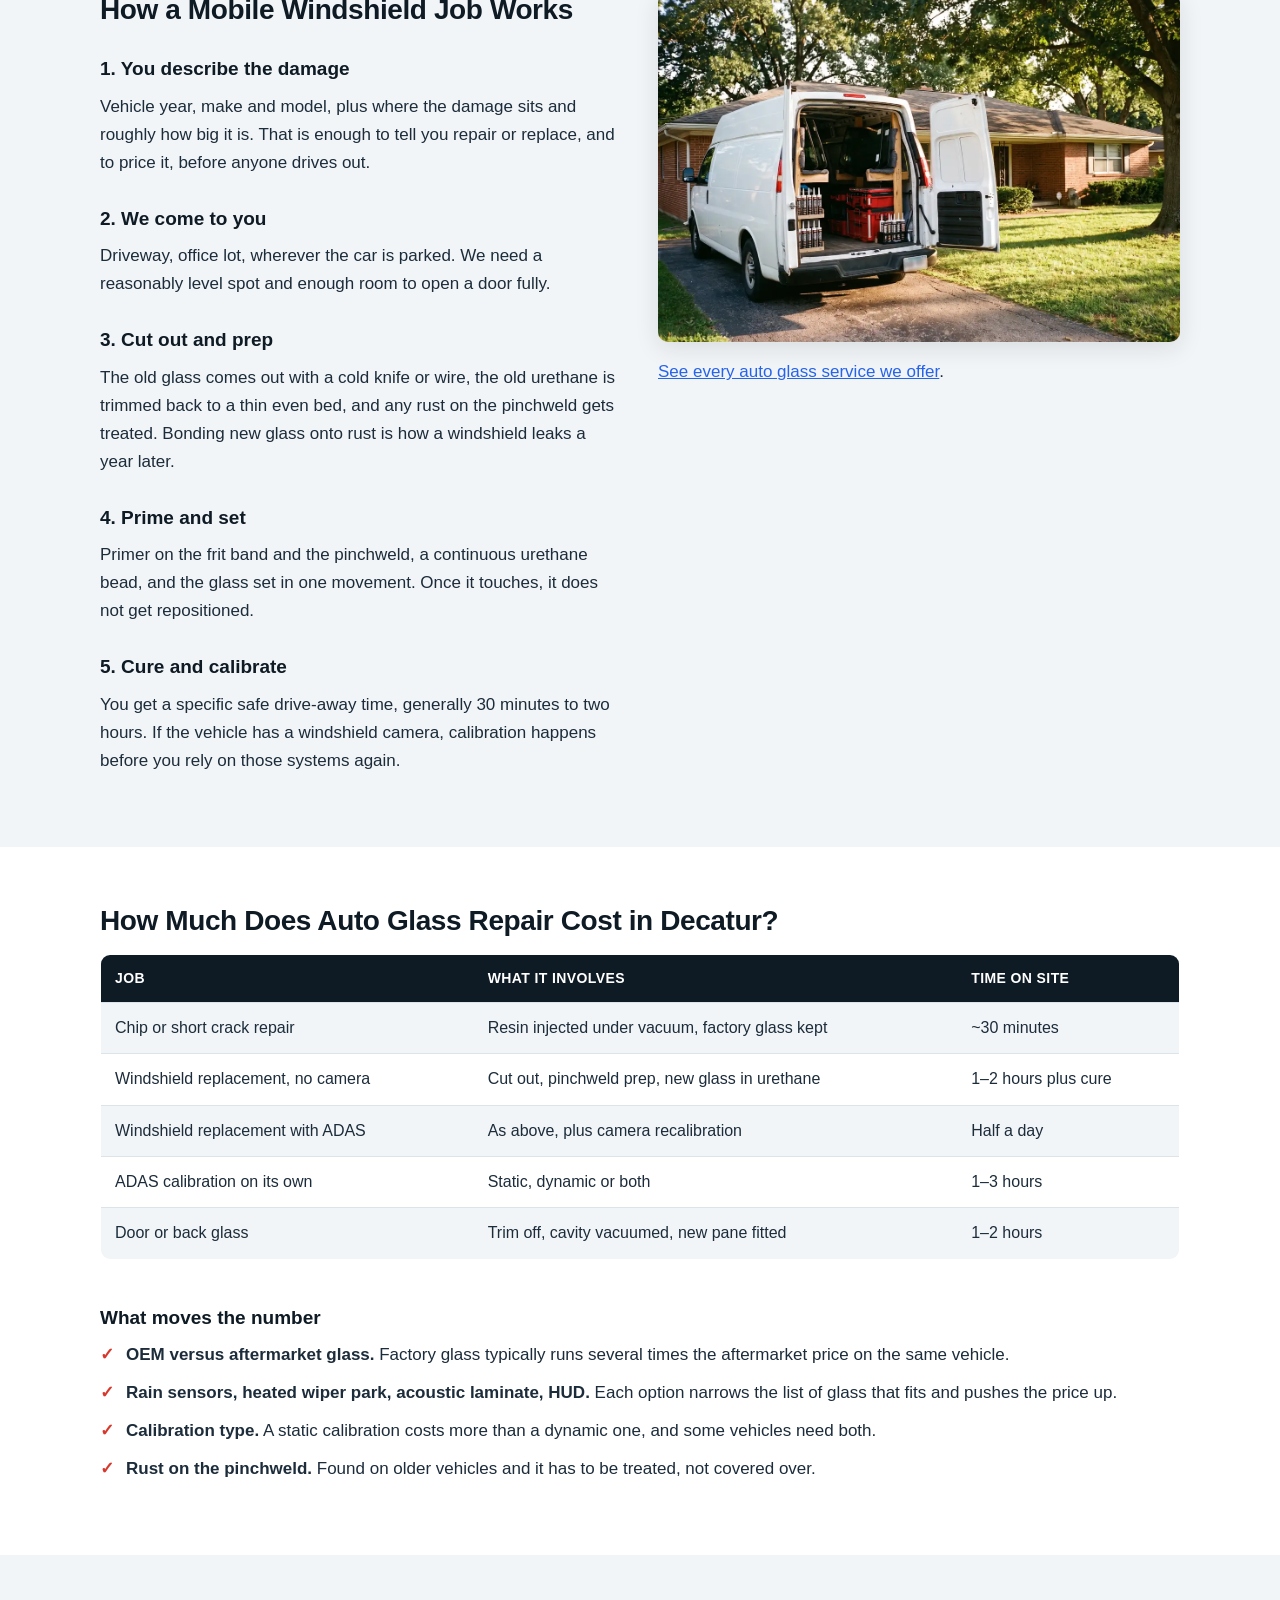
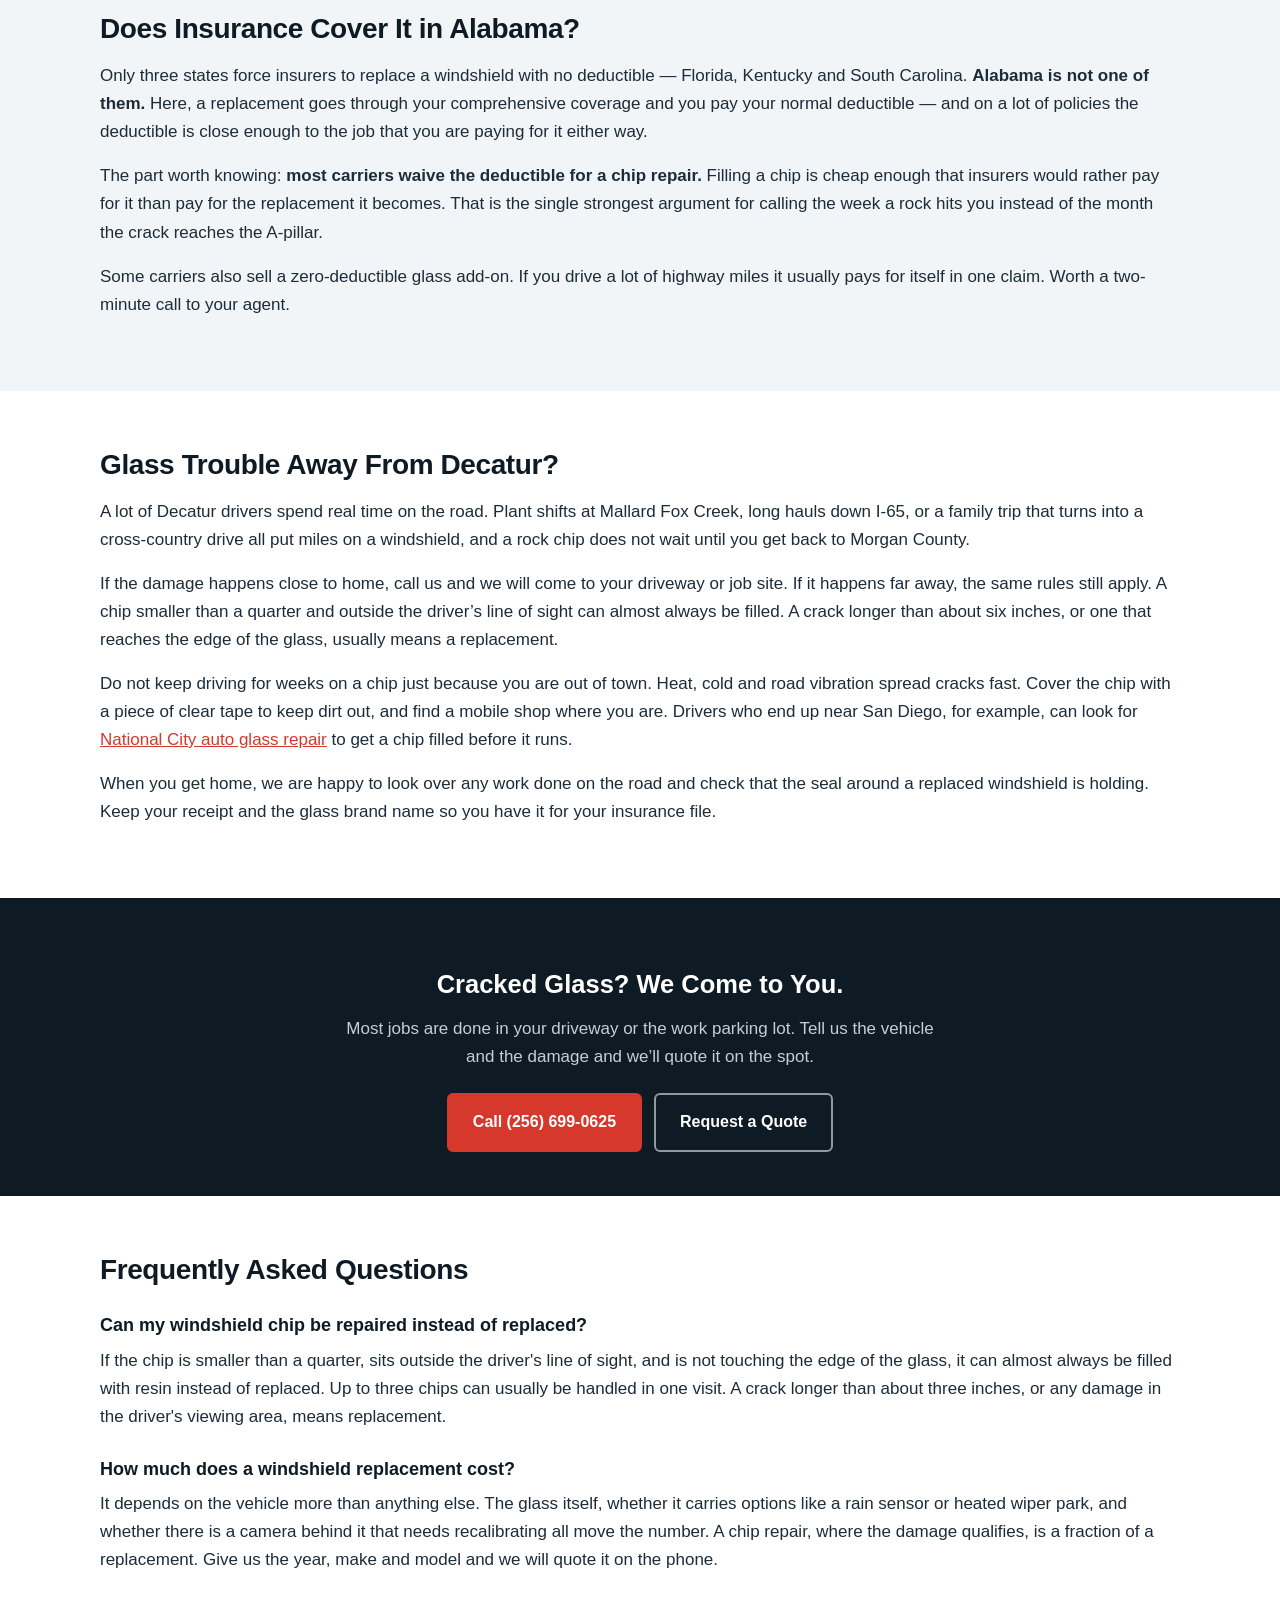
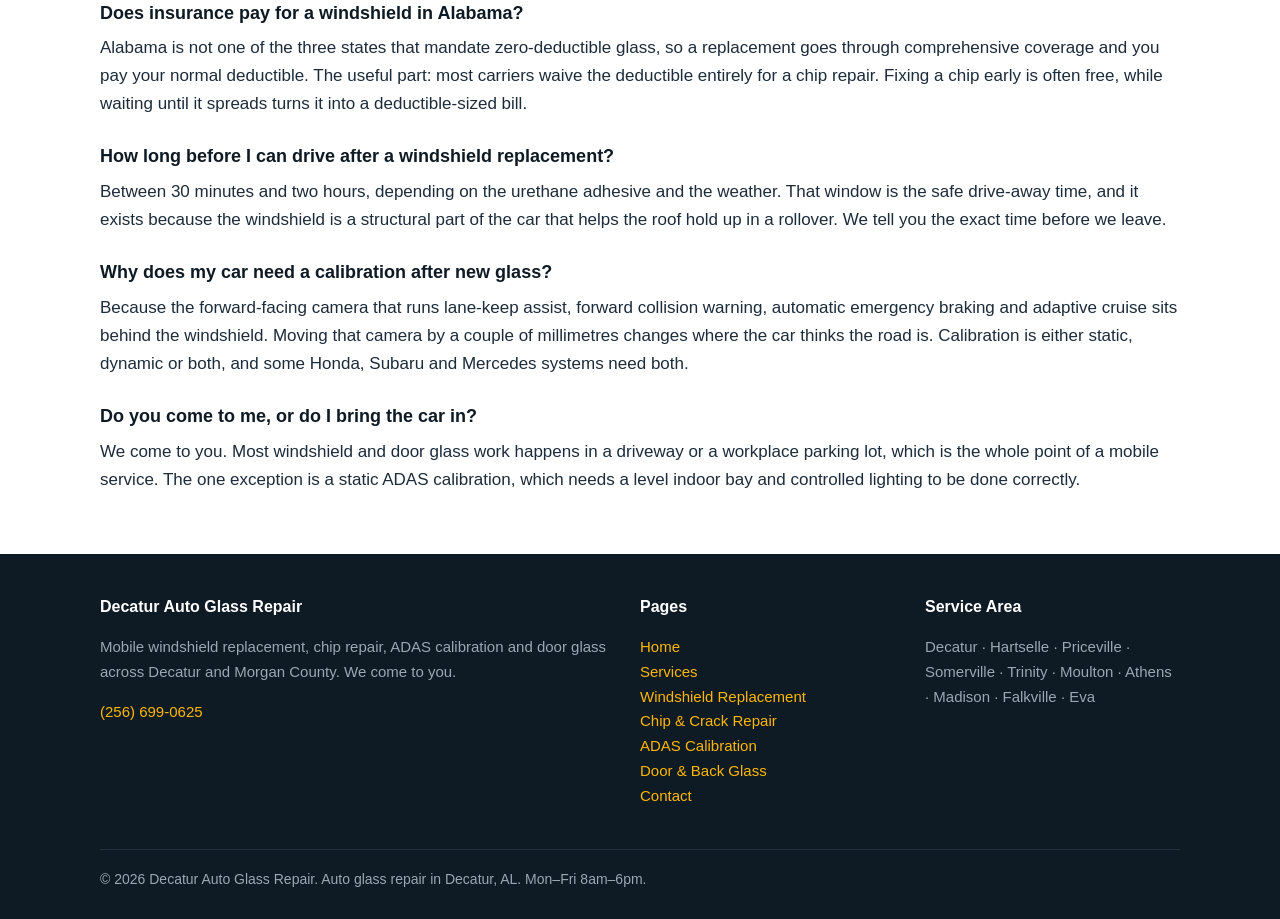
==== commit accb505c: "Add backlink to nationalcitymobileautoglass.com (circle #26)" ====
--- a/index.html
+++ b/index.html
@@ -238,6 +238,16 @@
   </div>
 </section>
 
+<section class="section">
+  <div class="wrap">
+    <h2>Glass Trouble Away From Decatur?</h2>
+    <p>A lot of Decatur drivers spend real time on the road. Plant shifts at Mallard Fox Creek, long hauls down I-65, or a family trip that turns into a cross-country drive all put miles on a windshield, and a rock chip does not wait until you get back to Morgan County.</p>
+    <p>If the damage happens close to home, call us and we will come to your driveway or job site. If it happens far away, the same rules still apply. A chip smaller than a quarter and outside the driver&rsquo;s line of sight can almost always be filled. A crack longer than about six inches, or one that reaches the edge of the glass, usually means a replacement.</p>
+    <p>Do not keep driving for weeks on a chip just because you are out of town. Heat, cold and road vibration spread cracks fast. Cover the chip with a piece of clear tape to keep dirt out, and find a mobile shop where you are. Drivers who end up near San Diego, for example, can look for <a href="https://nationalcitymobileautoglass.com/">National City auto glass repair</a> to get a chip filled before it runs.</p>
+    <p>When you get home, we are happy to look over any work done on the road and check that the seal around a replaced windshield is holding. Keep your receipt and the glass brand name so you have it for your insurance file.</p>
+  </div>
+</section>
+
 <section class="band">
   <div class="wrap">
     <h2>Cracked Glass? We Come to You.</h2>
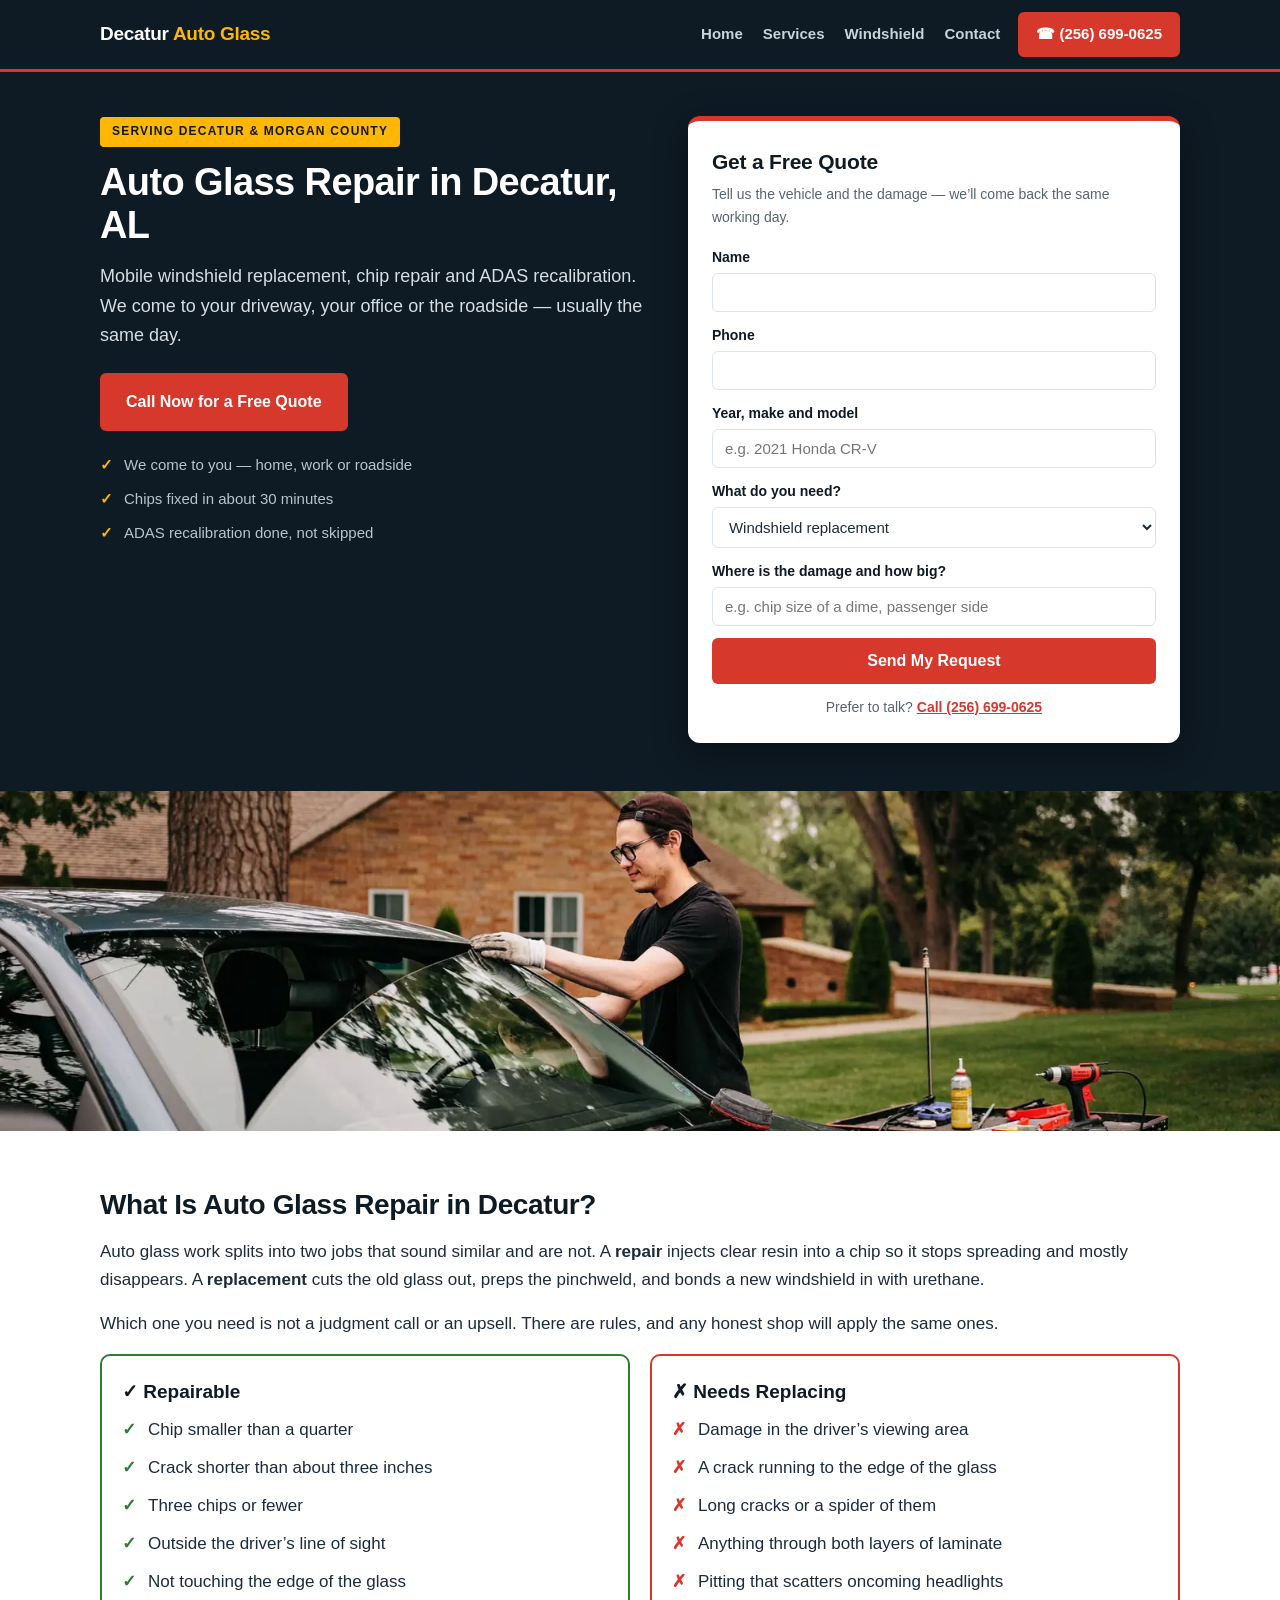
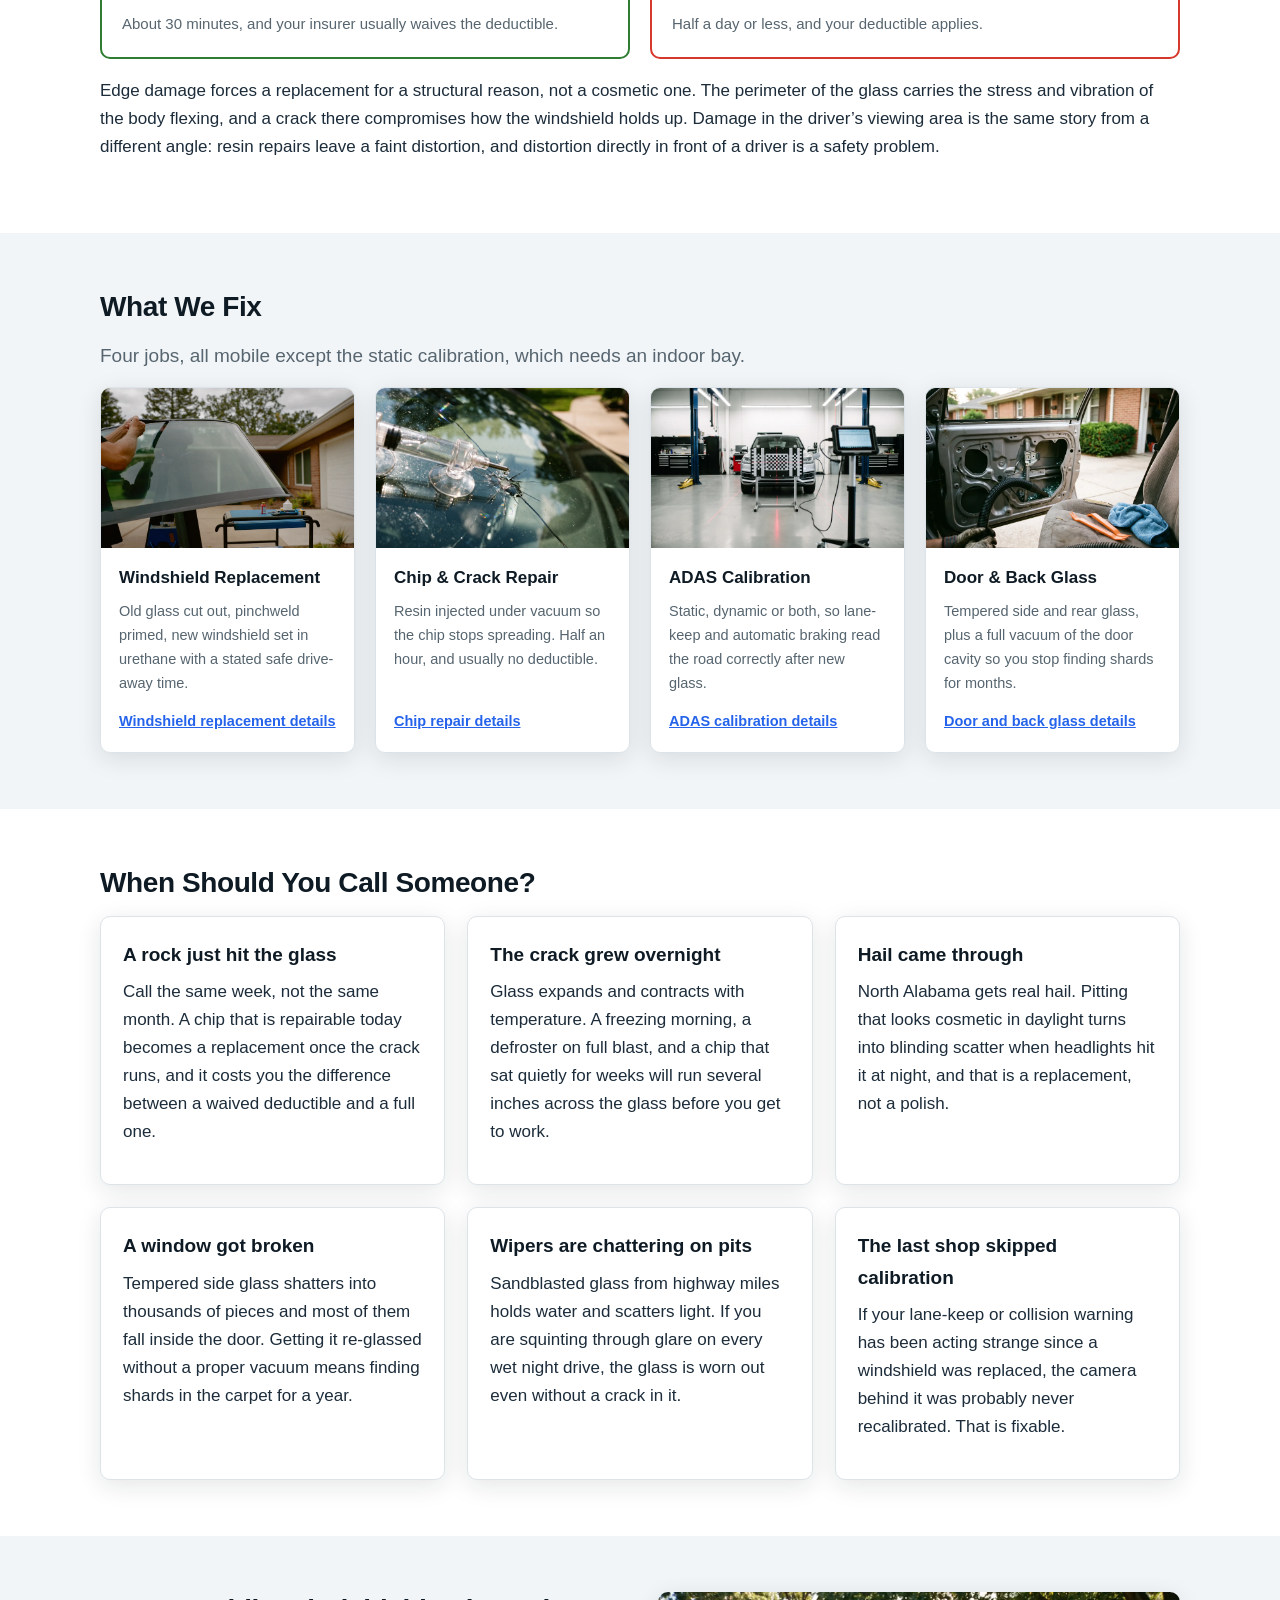
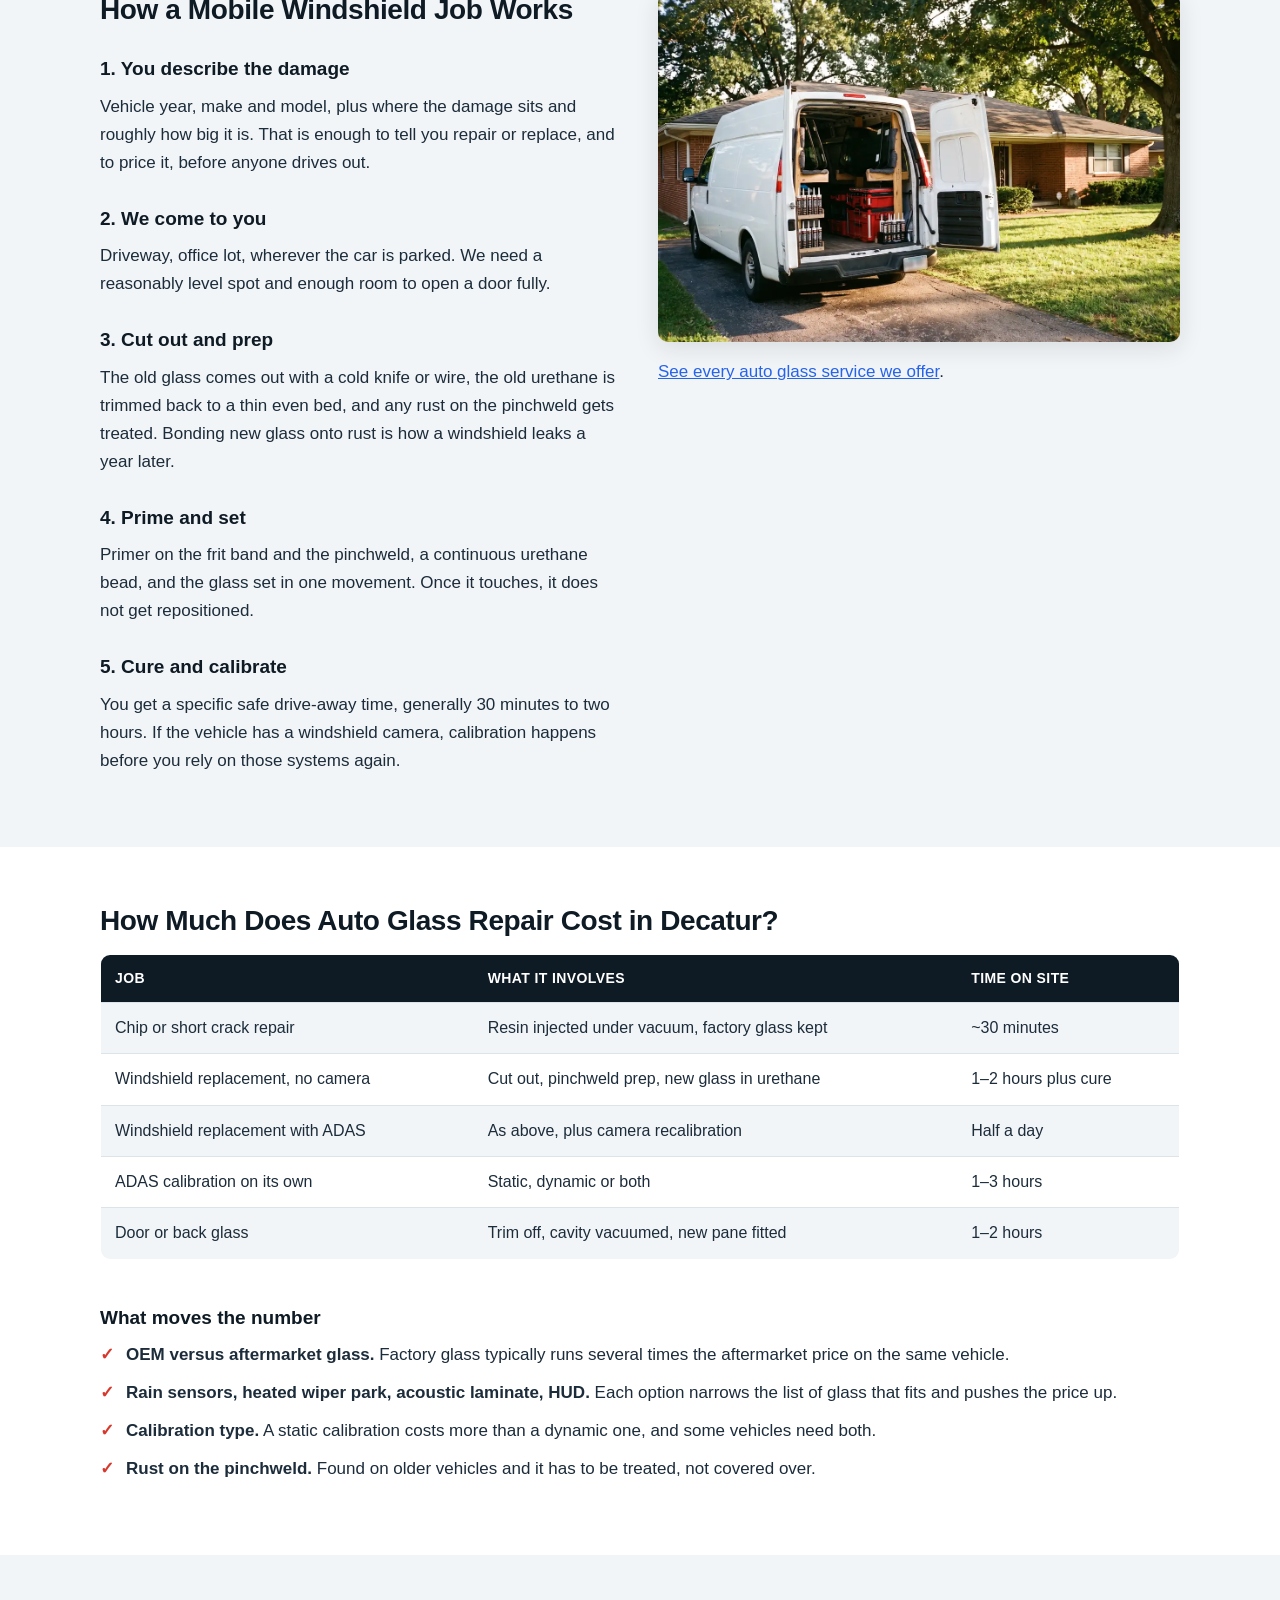
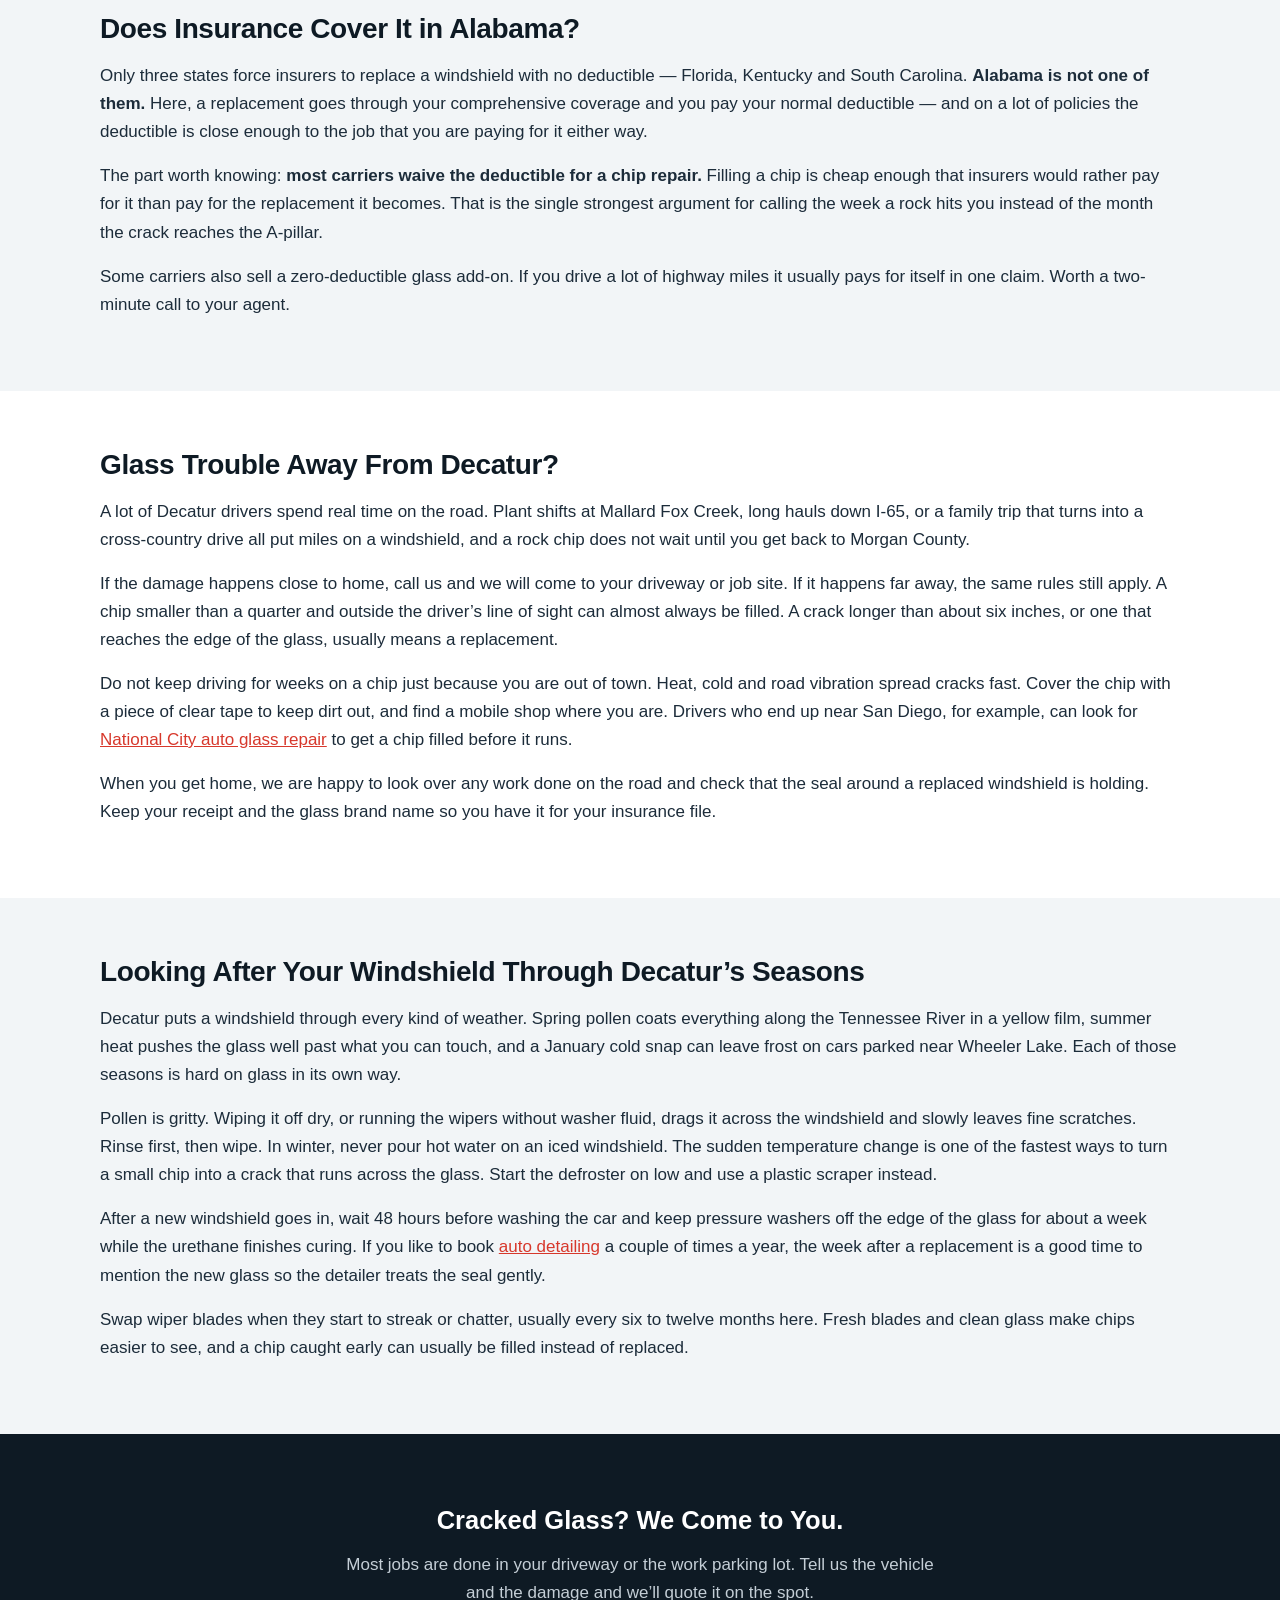
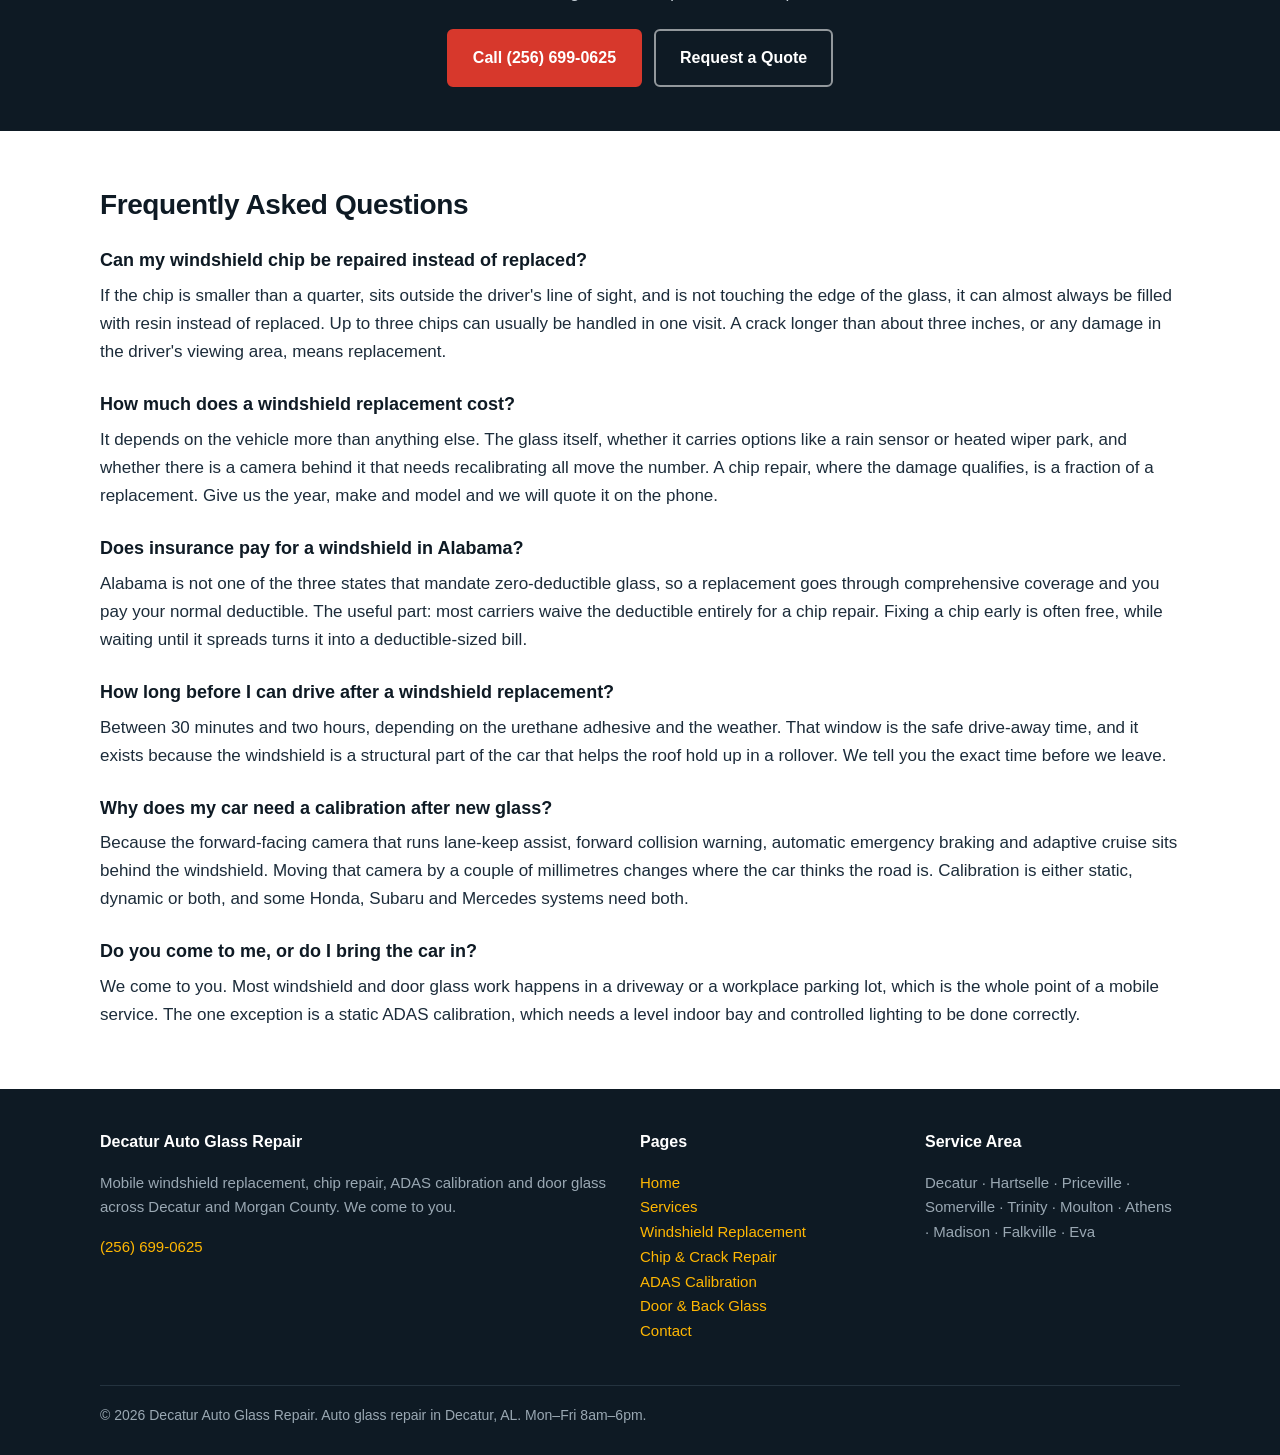
==== commit af03fb0b: "Add backlink to cardetailingwarren.com (circle #39)" ====
--- a/index.html
+++ b/index.html
@@ -248,6 +248,16 @@
   </div>
 </section>
 
+<section class="section alt">
+  <div class="wrap">
+    <h2>Looking After Your Windshield Through Decatur&rsquo;s Seasons</h2>
+    <p>Decatur puts a windshield through every kind of weather. Spring pollen coats everything along the Tennessee River in a yellow film, summer heat pushes the glass well past what you can touch, and a January cold snap can leave frost on cars parked near Wheeler Lake. Each of those seasons is hard on glass in its own way.</p>
+    <p>Pollen is gritty. Wiping it off dry, or running the wipers without washer fluid, drags it across the windshield and slowly leaves fine scratches. Rinse first, then wipe. In winter, never pour hot water on an iced windshield. The sudden temperature change is one of the fastest ways to turn a small chip into a crack that runs across the glass. Start the defroster on low and use a plastic scraper instead.</p>
+    <p>After a new windshield goes in, wait 48 hours before washing the car and keep pressure washers off the edge of the glass for about a week while the urethane finishes curing. If you like to book <a href="https://cardetailingwarren.com/">auto detailing</a> a couple of times a year, the week after a replacement is a good time to mention the new glass so the detailer treats the seal gently.</p>
+    <p>Swap wiper blades when they start to streak or chatter, usually every six to twelve months here. Fresh blades and clean glass make chips easier to see, and a chip caught early can usually be filled instead of replaced.</p>
+  </div>
+</section>
+
 <section class="band">
   <div class="wrap">
     <h2>Cracked Glass? We Come to You.</h2>
